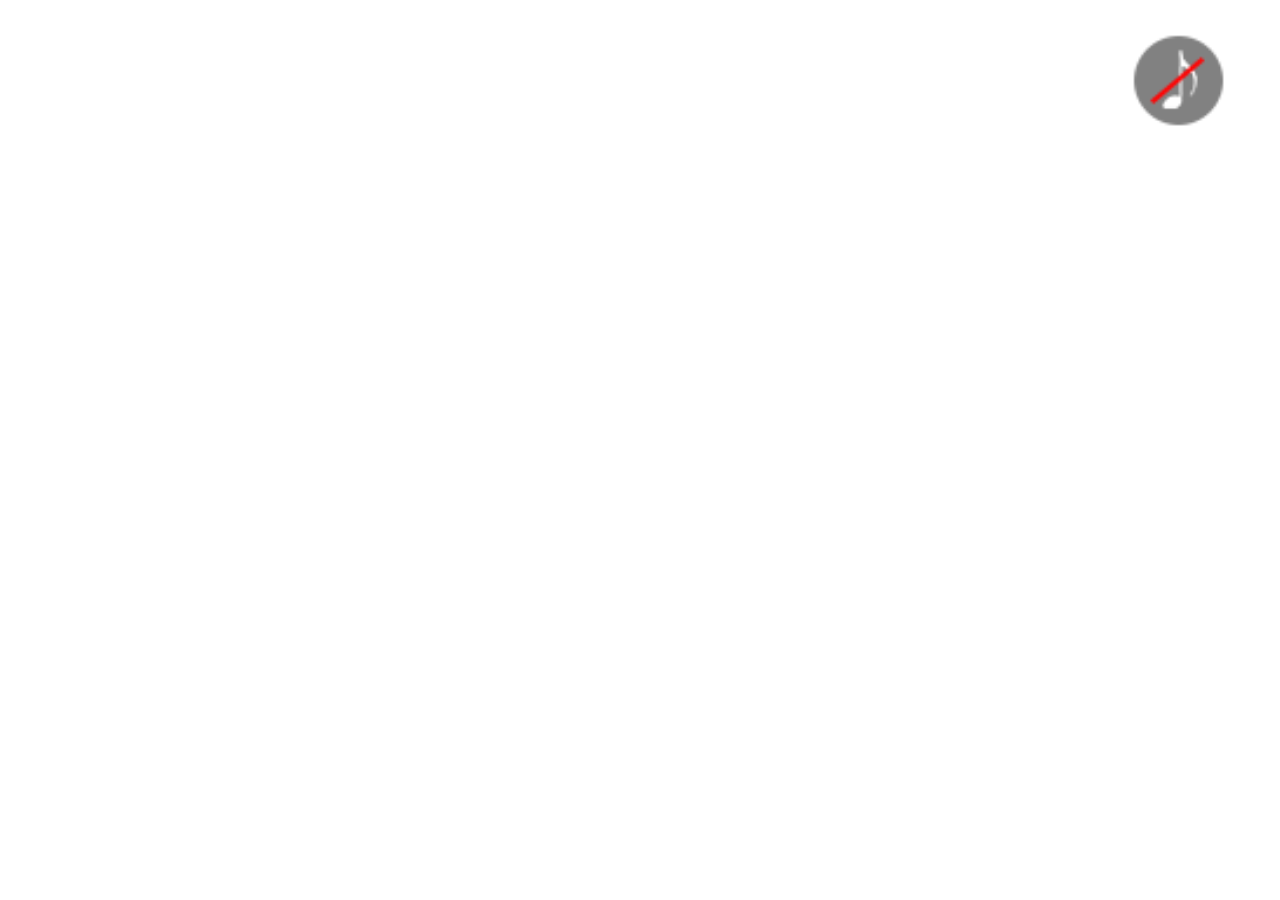
==== index.html @ 5ecb21ca "初始化 from H5模板 to fundraise" ====
<!DOCTYPE html>
<html lang="en">

<head>
    <!-- 制作人信息 -->
    <!--PM:[xxx] Designer:[xxx] Developer:[] date:2018xxxx-->
    <title>XXX</title>
    <meta content="" name="description">
    <meta content="" name="keywords">
    <meta http-equiv="Content-Type" content="text/html; charset=utf-8">
    <meta http-equiv="pragma" content="no-cach">
    <meta name="robots" content="all">
    <meta http-equiv="x-rim-auto-match" content="none">
    <meta name="format-detection" content="telephone=no">
    <meta name="format-detection" content="email=no">
    <meta name="format-detection" content="address=no">
    <meta name="format-detection" content="date=no">
    <meta name="viewport" content="width=device-width, user-scalable=no, initial-scale=1.0, maximum-scale=1.0, minimum-scale=1.0">
    <link rel="stylesheet" href="css/reset.min.css">
    <!-- <link rel="stylesheet" href="css/style.css"> -->
    <script type="text/javascript" src="js/main.js"></script>
</head>

<body>
    <div class="loading" id="loading">
        <div class="loadbox">
            <div class="loadtext">loading</div>
            <div class="circle1"></div>
            <div class="circle2"></div>
        </div>
    </div>
    <!-- 横屏 -->
    <!-- <div class="cover posa">
        <div class="iphone Rotate"></div>
        <p>为了更好的用户体验，请将屏幕竖向浏览！</p>
    </div> -->
    <!-- 音乐 -->
    <audio preload="auto" id="myMusic" loop autoplay src="music.mp3">
	</audio>
    <div class="audio">
        <input class="play" type="button" id="music" />
    </div>
    <!-- siwper 画屏+动画 -->
    <div class="swiper-container">
        <div class="swiper-wrapper">
            <div class="swiper-slide" style="background: forestgreen;" data-hash="s1">
                <div class="ani" s-a-effect="fadeInDown" s-a-delay="2s" s-a-iteration-count="infinite"></div>
            </div>
        </div>
    </div>
</body>

</html>
---- css/style.css ----
@charset "utf-8";
/* ----------------
	公共样式开始
----------------- */
/*长页面滚轮*/
html,body,
.swiper-container,
.swiper-slide,
.swiper-wrapper {
	width: 100%;
	height: 100%;
}
.page-L {
	width: 100%;
	height: 100%;
	position: relative;
	overflow: scroll;
	-webkit-overflow-scrolling: touch;
}
.page-L::-webkit-scrollbar {
	display: none;
}
.fl{float: left;}
.fr{float: right;}
img{display: block;margin: 0 auto;}
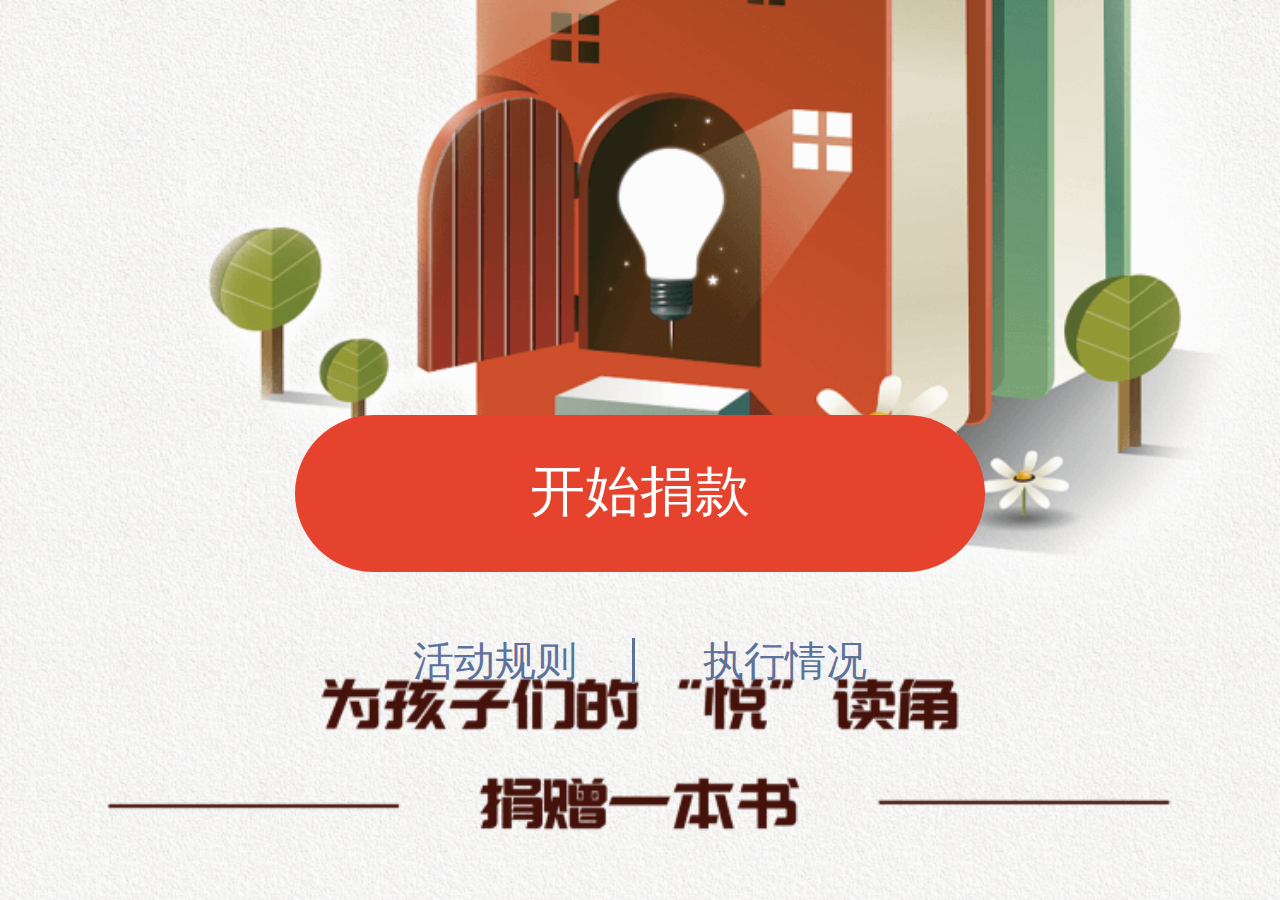
==== commit 9d468778: "1.0.1" ====
--- a/index.html
+++ b/index.html
@@ -4,7 +4,7 @@
 <head>
     <!-- 制作人信息 -->
     <!--PM:[xxx] Designer:[xxx] Developer:[] date:2018xxxx-->
-    <title>XXX</title>
+    <title>希望工程</title>
     <meta content="" name="description">
     <meta content="" name="keywords">
     <meta http-equiv="Content-Type" content="text/html; charset=utf-8">
@@ -15,9 +15,12 @@
     <meta name="format-detection" content="email=no">
     <meta name="format-detection" content="address=no">
     <meta name="format-detection" content="date=no">
-    <meta name="viewport" content="width=device-width, user-scalable=no, initial-scale=1.0, maximum-scale=1.0, minimum-scale=1.0">
+    <meta name="viewport"
+        content="width=device-width, user-scalable=no, initial-scale=1.0, maximum-scale=1.0, minimum-scale=1.0">
     <link rel="stylesheet" href="css/reset.min.css">
-    <!-- <link rel="stylesheet" href="css/style.css"> -->
+    <link rel="stylesheet" href="./css/swiper.min.css">
+    <link rel="stylesheet" href="css/style.css">
+
     <script type="text/javascript" src="js/main.js"></script>
 </head>
 
@@ -35,19 +38,343 @@
         <p>为了更好的用户体验，请将屏幕竖向浏览！</p>
     </div> -->
     <!-- 音乐 -->
-    <audio preload="auto" id="myMusic" loop autoplay src="music.mp3">
+    <!-- 
+        <audio preload="auto" id="myMusic" loop autoplay src="music.mp3">
 	</audio>
     <div class="audio">
         <input class="play" type="button" id="music" />
-    </div>
+    </div> -->
+    <!-- <div class="ani" s-a-effect="fadeInDown" s-a-delay="2s" s-a-iteration-count="infinite"></div> -->
     <!-- siwper 画屏+动画 -->
     <div class="swiper-container">
         <div class="swiper-wrapper">
-            <div class="swiper-slide" style="background: forestgreen;" data-hash="s1">
-                <div class="ani" s-a-effect="fadeInDown" s-a-delay="2s" s-a-iteration-count="infinite"></div>
+            <!-- 第一页 start -->
+            <div class="swiper-slide" data-hash="page1">
+                <div class="page-L swiper-no-swiping" id="page1">
+                    <img src="./images/page1-bg.png" alt="" srcset="">
+                    <div class="buttom-box">
+                        <div id="begin" class="navTo2">开始捐款</div>
+                        <div id="subnav">
+                            <span class="navTo4">活动规则</span>
+                            <span class="navTo2">执行情况</span>
+                        </div>
+                    </div>
+                </div>
             </div>
+            <!-- 第一页 end -->
+
+            <!-- 第二页 start -->
+            <div class="swiper-slide" style="position: relative;" data-hash="page2">
+                <div class="page-L swiper-no-swiping " id="page2">
+                    <div class="banner">
+                        <img src="./images/page2-banner.png" alt="" srcset="">
+                        <div class="banner-box">
+                            <h5>为孩子们的“悦”读角捐赠一本书</h5>
+                            <div class="progress">
+                                <img src="./images/yes.png" alt="" srcset="">
+                                <div class="progress-pipe" data-value="400">
+                                    <div class="progress-bar" style="width: 80%;"></div>
+                                </div>
+                            </div>
+                            <div class="message">
+                                <span>筹款目标：12,000元 </span>
+                                <span>累计筹款：11,000元 </span>
+                                <span>参与人次：1,001人</span>
+                            </div>
+                            <img src="./images/logo.png" alt="">
+                        </div>
+                    </div>
+                    <div class="introduce ">
+                        <img src="./images/page2.png" alt="" srcset="">
+                    </div>
+                </div>
+                <div class="bottom-box swiper-no-swiping">
+                    <div class="navTo3">点击捐款</div>
+                </div>
+            </div>
+            <!-- 第二页 end -->
+
+            <!-- 第三页 start -->
+            <div class="swiper-slide" style="position: relative;" data-hash="page3">
+                <div class="page-L swiper-no-swiping" id="page3">
+                    <form action="./certificate.html" method="get" id="myform">
+                        <div class="form-control">
+                            <label class="radio-item">
+                                <input class="money-set" name="money-set" type="radio" value="20" />
+                                <div class="radio-symbol">
+                                    <span class="img"></span>
+                                    <span class="num">1本书</span>
+                                    <span class="love"><i>20</i>元</span>
+                                </div>
+                            </label>
+                            <img class="logo1" src="./images/page3-logo1.png" alt="" srcset="">
+                            <label class="radio-item">
+                                <input class="money-set" name="money-set" type="radio" value="40" />
+                                <div class="radio-symbol">
+                                    <span class="img"></span>
+                                    <span class="num">2本书</span>
+                                    <span class="love"><i>40</i>元</span>
+                                </div>
+                            </label>
+                        </div>
+                        <div class="form-control">
+                            <label class="radio-item">
+                                <input class="money-set" name="money-set" type="radio" value="80" />
+                                <div class="radio-symbol">
+                                    <span class="img"></span>
+                                    <span class="num">4本书</span>
+                                    <span class="love"><i>80</i>元</span>
+                                </div>
+                            </label>
+                            <img class="logo2" src="./images/page3-logo2.png" alt="" srcset="">
+                            <label class="radio-item">
+                                <input class="money-set" name="money-set" type="radio" value="120" />
+                                <div class="radio-symbol">
+                                    <span class="img"></span>
+                                    <span class="num">6本书</span>
+                                    <span class="love"><i>120</i>元</span>
+                                </div>
+                            </label>
+                        </div>
+                        <div class="form-control">
+                            <label class="radio-item">
+                                <input class="money-set" name="money-set" type="radio" value="400" />
+                                <div class="radio-symbol">
+                                    <span class="img"></span>
+                                    <span class="num">10本书</span>
+                                    <span class="love"><i>400</i>元</span>
+                                </div>
+                            </label>
+                            <img class="logo3" src="./images/page3-logo3.png" alt="" srcset="">
+                            <label class="radio-item">
+                                <input class="money-set" name="money-set" type="radio" value="800" />
+                                <div class="radio-symbol">
+                                    <span class="img"></span>
+                                    <span class="num">20本书</span>
+                                    <span class="love"><i>800</i>元</span>
+                                </div>
+                            </label>
+                        </div>
+
+                        <div class="input-control">
+                            <label for="diymoney" class="diymoney-label">自定义金额</label>
+                            <div class="diymoeny-value">
+                                <input type="text" placeholder="0" id="diymoney" class="number" name="money">
+                                元
+                            </div>
+                            <div class="tips">请点击上方图书数量进行选赠或自定义金额</div>
+                        </div>
+
+                        <div class="input-control">
+                            <label for="name" class="diymoney-label">姓名</label>
+                            <div class="diymoeny-value">
+                                <input type="text" name="name" placeholder="" id="name">
+                            </div>
+
+                            <label for="phone" class="diymoney-label margin20">手机号</label>
+                            <div class="diymoeny-value">
+                                <input type="text" name="phone" placeholder="" class="phone" id="phone">
+                            </div>
+                        </div>
+
+                        <div class="input-control">
+                            <label class="is-need-receipt">
+                                <div>捐款成功后，如需收据请勾选</div>
+                                <div class="receipt-value">
+                                    <input type="checkbox" name="receipt" id="receipt">
+                                    <div></div>
+                                </div>
+                            </label>
+
+                            <label for="phone" class="diymoney-label margin20 required receipt-hook">收据抬头</label>
+                            <div class="diymoeny-value receipt-hook">
+                                <input type="text" placeholder="请填写收据抬头" name="invoice">
+                            </div>
+
+                            <label for="phone" class="diymoney-label margin20 required receipt-hook">详细地址</label>
+                            <div class="diymoeny-value receipt-hook">
+                                <input type="text" placeholder="请填写详细地址" name="adress">
+                            </div>
+
+                            <label for="phone" class="diymoney-label margin20 required receipt-hook">收据收件人</label>
+                            <div class="diymoeny-value receipt-hook">
+                                <input type="text" placeholder="请填写收据收件人" name="receiptname">
+                            </div>
+
+                            <label for="phone" class="diymoney-label margin20 required receipt-hook">收件人电话</label>
+                            <div class="diymoeny-value receipt-hook">
+                                <input type="text" placeholder="请填写收件人电话" name="receiptphone">
+                            </div>
+                        </div>
+                        <div class="submit-text">
+                            <button>确认捐款</button>
+                        </div>
+                    </form>
+                </div>
+            </div>
+            <!-- 第三页 end -->
+
+            <!-- 第四页 start -->
+            <div class="swiper-slide" style="position: relative;" data-hash="page4">
+                <div class="page-L swiper-no-swiping" id="page4">
+                    <div><span class="navTo1"></span>活动规则</div>
+                    <p> 1. 活动时间：2018年1月25日—2018年2月9日（在活动时间内，活动资源送完则活动自动结束）；<br />
+                        2. 参与方式：在“浙江移动”微信公众号中回复“福袋”关键字；<br />
+                        3. 活动规则：用户在活动期间参与活动，可通过本人参与、受邀、邀请好友三种方式参与活动，每个手机号累计最多获得11个福袋。 <br />
+                        （1）首次发起邀请成功，无论对方是否接受邀请，发起人均可获得1个福袋。<br />
+                        （2）每次被邀请人接受邀请，发起人和被邀请人双方各自可获得1个福袋。双方可互相邀请，均可以发起人和被发起人的身份各自获得1个福袋，但一方重复接受另一方的邀请，只为双方赠送1个福袋。<br />
+                        同一被邀请人接受多个发起人的邀请，均可获赠福袋，但单个手机号码累计获得以11个福袋为上限，之后再发起或接受邀请均不再享受。<br />
+                        4. 活动奖品：福袋的中奖概率为100%，内含奖励及具体中奖概率如下：</p>
+                </div>
+            </div>
+            <!-- 第四页 end -->
         </div>
     </div>
+    <script src="./js/jquery-1.10.1.min.js"></script>
+    <script src="./js/swiper.min.js"></script>
+    <script src="./js/swiper.myanimate1.0.0.min.js"></script>
+    <script src="./js/jquery.validate.min.js"></script>
+    <script>
+        window.onload = function () {
+            var mySwiper = new Swiper('.swiper-container', {
+                //Slides的滑动方向，可设置水平(horizontal)或垂直(vertical)
+                direction: 'vertical',
+                //将hashnav设置为true，并在每个slide处增加data-hash属性，可在当前页刷新。
+                hashnav: true,
+                // history: true,
+                noSwiping: true,
+                preventClicks: false, //默认true
+                onInit: function (swiper) {
+                    swiperAnimateCache(swiper);
+                    swiperAnimate(swiper);
+                    $('.page-L').scrollTop(0);
+                },
+                onSlideChangeEnd: function (swiper) {
+                    swiperAnimate(swiper);
+                    $('.page-L').scrollTop(0);
+                }
+            });
+            $('.navTo1').on('click', function (event) {
+                mySwiper.slideTo(0);
+                swiperAnimateCache(mySwiper);
+                swiperAnimate(mySwiper);
+            });
+            $('.navTo2').on('click', function (event) {
+                mySwiper.slideTo(1);
+                swiperAnimateCache(mySwiper);
+                swiperAnimate(mySwiper);
+            });
+            $('.navTo3').on('click', function (event) {
+                mySwiper.slideTo(2);
+                swiperAnimateCache(mySwiper);
+                swiperAnimate(mySwiper);
+            });
+            $('.navTo4').on('click', function (event) {
+                mySwiper.slideTo(3);
+                swiperAnimateCache(mySwiper);
+                swiperAnimate(mySwiper);
+            });
+
+            $("#receipt").change(function (e) {
+                if ($(this).prop('checked')) {
+                    $('.receipt-hook').css('display', 'block')
+                } else {
+                    $('.receipt-hook').hide()
+                }
+            })
+
+            $('.money-set').change(function (e) {
+                if ($(this).prop('checked')) {
+                    $('input[name=money]').val($(this).val())
+                }
+            })
+
+            $('#diymoney').change(function (e) {
+                var value = $(this).val();
+                $('.money-set').each(function (idx, val) {
+                    if ($(val).val() === value) {
+                        $(val).prop('checked', true)
+                    } else {
+                        $(val).prop('checked', false)
+                    }
+                })
+            })
+
+            $.validator.addMethod("phone", function (value, element) {
+                return /^1[3456789][0-9]{9}$/.test(value)
+            })
+
+            $.validator.addMethod("invoice", function (value, element) {
+                return isNeedReceipt() || value
+            })
+
+            $.validator.addMethod("receiptphone", function (value, element) {
+                return isNeedReceipt() || /^1[3456789][0-9]{9}$/.test(value)
+            })
+
+            function isNeedReceipt() {
+                return !$('#receipt').prop('checked')
+            }
+
+            var validate = $("#myform").validate({
+                debug: true,
+                focusInvalid: false,
+                onkeyup: false,
+                submitHandler: function (form) {
+                    form.submit();
+                },
+                rules: {
+                    money: {
+                        required: true
+                    },
+                    name: {
+                        required: true
+                    },
+                    phone: {
+                        required: true
+                    },
+                    invoice: {
+                        invoice: true
+                    },
+                    adress: {
+                        invoice: true
+                    },
+                    receiptname: {
+                        invoice: true
+                    },
+                    receiptphone: {
+                        receiptphone: true
+                    },
+
+                },
+                messages: {
+                    money: {
+                        required: "必填",
+                        number: "必须输入数值！"
+                    },
+                    name: {
+                        required: "必填",
+                    },
+                    phone: {
+                        required: "必填",
+                        phone: "请正确输入手机号码"
+                    },
+                    invoice: {
+                        invoice: "必填"
+                    },
+                    adress: {
+                        invoice: "必填"
+                    },
+                    receiptname: {
+                        invoice: "必填"
+                    },
+                    receiptphone: {
+                        receiptphone: "输入手机号"
+                    },
+                }
+            });
+        }
+    </script>
 </body>
 
 </html>--- a/css/style.css
+++ b/css/style.css
@@ -1,25 +1,486 @@
 @charset "utf-8";
+/* ----------------
+	less配置开始
+----------------- */
+/* ----------------
+	less配置结束
+----------------- */
 /* ----------------
 	公共样式开始
 ----------------- */
+* {
+  -webkit-tap-highlight-color: transparent;
+  -webkit-tap-highlight-color: rgba(0, 0, 0, 0);
+}
 /*长页面滚轮*/
-html,body,
+html,
+body,
 .swiper-container,
 .swiper-slide,
 .swiper-wrapper {
-	width: 100%;
-	height: 100%;
+  width: 100%;
+  height: 100%;
+}
+.page {
+  width: 100%;
+  height: 100%;
+  position: relative;
+  overflow: hidden;
 }
 .page-L {
-	width: 100%;
-	height: 100%;
-	position: relative;
-	overflow: scroll;
-	-webkit-overflow-scrolling: touch;
+  width: 100%;
+  height: 100%;
+  position: relative;
+  overflow: auto;
+  -webkit-overflow-scrolling: touch;
 }
 .page-L::-webkit-scrollbar {
-	display: none;
-}
-.fl{float: left;}
-.fr{float: right;}
-img{display: block;margin: 0 auto;}
+  display: none;
+}
+.fl {
+  float: left;
+}
+.fr {
+  float: right;
+}
+img {
+  display: block;
+  margin: 0 auto;
+}
+/* clear float */
+.clear,
+.clearfix:after {
+  clear: both;
+}
+.clear,
+.clearfix:before,
+.clearfix:after {
+  display: block;
+  overflow: hidden;
+  visibility: hidden;
+  width: 0;
+  height: 0;
+}
+.clearfix:before,
+.clearfix:after {
+  content: '';
+}
+.clearfix {
+  *zoom: 1;
+}
+/* ----------------
+	公共样式结束
+----------------- */
+#page1 {
+  background: #F3F2F1;
+  display: flex;
+  align-items: center;
+  justify-content: center;
+  position: relative;
+}
+#page1 > img {
+  width: 100%;
+  height: auto;
+}
+#page1 > .buttom-box {
+  position: absolute;
+  width: 100%;
+  height: auto;
+  bottom: 3.6875rem;
+}
+#page1 > .buttom-box > #begin {
+  width: 12.625rem;
+  height: 2.875rem;
+  background: #E6432F;
+  border-radius: 1.5625rem;
+  text-align: center;
+  line-height: 2.8125rem;
+  margin: 0 auto 0.9375rem;
+  font-size: 1rem;
+  font-family: PingFangSC-Medium, PingFang SC;
+  font-weight: 500;
+  color: #FFFFFF;
+}
+#page1 > .buttom-box > #subnav {
+  text-align: center;
+}
+#page1 > .buttom-box > #subnav > span {
+  width: 3rem;
+  height: 1.375rem;
+  font-size: 0.75rem;
+  font-family: PingFangSC-Regular, PingFang SC;
+  font-weight: 400;
+  color: #5D729B;
+  line-height: 1.375rem;
+  text-align: center;
+  padding: 0 1rem;
+}
+#page1 > .buttom-box > #subnav > span:nth-child(1) {
+  border-right: 0.0625rem solid #5D729B;
+}
+#page2 {
+  background: #ECECEC;
+  position: relative;
+}
+#page2 > .banner {
+  width: 100%;
+  height: auto;
+}
+#page2 > .banner > img {
+  width: 100%;
+  height: auto;
+}
+#page2 > .banner > .banner-box {
+  background: #FFFFFF;
+  border-top-left-radius: 1.3125rem;
+  border-top-right-radius: 1.3125rem;
+  height: 9.9375rem;
+  margin-top: -1.3125rem;
+  z-index: 10;
+  position: relative;
+  box-sizing: border-box;
+  padding: 0.875rem 1.9375rem;
+}
+#page2 > .banner > .banner-box > h5 {
+  font-size: 0.875rem;
+  font-family: PingFangSC-Medium, PingFang SC;
+  font-weight: 500;
+  color: #000000;
+  line-height: 0.875rem;
+}
+#page2 > .banner > .banner-box > .progress {
+  display: flex;
+  margin: 0.9375rem 0;
+  align-items: center;
+  height: 1.375rem;
+  background-color: #7DB0ED;
+  border-radius: 0.6875rem;
+  border: 0.0625rem solid #1E518F;
+  box-sizing: border-box;
+  padding: 0.3125rem 0;
+}
+#page2 > .banner > .banner-box > .progress > img {
+  height: 2.125rem;
+  flex: 0 0 2.125rem;
+  margin-left: -0.3125rem;
+}
+#page2 > .banner > .banner-box > .progress > .progress-pipe {
+  flex: 1;
+  height: 100%;
+  background: #FFFFFF;
+  border-radius: 0.3438rem;
+  margin: 0 0.4375rem;
+  position: relative;
+}
+#page2 > .banner > .banner-box > .progress > .progress-pipe::after {
+  content: attr(data-value);
+  position: absolute;
+  left: 50%;
+  top: 50%;
+  transform: translate(-50%, -50%);
+  color: #1E518F;
+  font-size: 1rem;
+}
+#page2 > .banner > .banner-box > .progress > .progress-pipe > .progress-bar {
+  height: 100%;
+  background: #D8EAFF;
+  border-radius: 0.3438rem;
+  overflow: hidden;
+}
+#page2 > .banner > .banner-box > .message {
+  display: flex;
+  justify-content: space-between;
+  height: 0.875rem;
+  font-size: 0.625rem;
+  font-family: PingFangSC-Regular, PingFang SC;
+  font-weight: 400;
+  color: #9D9D9D;
+  line-height: 0.875rem;
+}
+#page2 > .banner > .banner-box > img {
+  width: 6.5rem;
+  height: 1.75rem;
+  margin-top: 1.5625rem;
+}
+#page2 > .introduce {
+  margin-top: 0.5rem;
+  background: linear-gradient(180deg, #ebf6ff 20%, transparent 0), linear-gradient(90deg, #ebf6ff 20%, transparent 0);
+  background-size: 0.9375rem 0.9375rem;
+  background-color: #fff;
+  padding-bottom: 4.9375rem;
+  width: 100%;
+}
+#page2 > .introduce > img {
+  width: 100%;
+}
+.bottom-box {
+  position: absolute;
+  width: 100%;
+  height: 4.9375rem;
+  background: #ECECEC;
+  display: flex;
+  justify-content: center;
+  align-items: center;
+  bottom: 0;
+  z-index: 99;
+}
+.bottom-box > div {
+  width: 12.625rem;
+  height: 2.875rem;
+  background: #E6432F;
+  border-radius: 1.5625rem;
+  font-size: 1rem;
+  font-family: PingFangSC-Medium, PingFang SC;
+  font-weight: 500;
+  color: #FFFFFF;
+  line-height: 2.8125rem;
+  text-align: center;
+}
+#page3 {
+  background-color: #925655;
+}
+#page3 .form-control {
+  background: url(../images/shujia.png) no-repeat;
+  background-size: 100% auto;
+  background-position: 0 100%;
+  display: flex;
+  justify-content: space-between;
+  box-sizing: border-box;
+  padding: 1.125rem 1.5625rem 1.4063rem;
+  align-items: flex-end;
+}
+#page3 .form-control > .logo1 {
+  flex: 0 0 1.75rem;
+  height: 2.25rem;
+}
+#page3 .form-control > .logo2 {
+  flex: 0 0 1.3125rem;
+  height: 1.4375rem;
+}
+#page3 .form-control > .logo3 {
+  flex: 0 0 2.4375rem;
+  height: 2.25rem;
+}
+#page3 .form-control > .radio-item {
+  flex: 0 0 8.25rem;
+  height: 3.4375rem;
+  background: #FFFFFF;
+  box-shadow: 0.125rem 0.125rem 0.25rem 0rem #5e0908;
+  border-radius: 0.25rem;
+}
+#page3 .form-control > .radio-item > input {
+  display: none;
+}
+#page3 .form-control > .radio-item > .radio-symbol {
+  display: flex;
+  align-items: center;
+  justify-content: space-between;
+  box-sizing: border-box;
+  padding: 0rem 0.3125rem 0;
+  height: 100%;
+  width: 100%;
+}
+#page3 .form-control > .radio-item > .radio-symbol > .img {
+  background: url(../images/radio.png) no-repeat;
+  background-size: 100% 100%;
+  display: block;
+  width: 1.6875rem;
+  height: 1.6875rem;
+}
+#page3 .form-control > .radio-item > .radio-symbol > .num {
+  font-size: 0.875rem;
+  font-family: PingFangSC-Medium, PingFang SC;
+  font-weight: 500;
+  color: #737373;
+  line-height: 1.5625rem;
+}
+#page3 .form-control > .radio-item > .radio-symbol > .love {
+  width: 3rem;
+  height: 2.5625rem;
+  background: url(../images/love.png) no-repeat;
+  background-size: 100% 100%;
+  display: block;
+  color: #fff;
+  text-align: center;
+  line-height: 2rem;
+  white-space: nowrap;
+  font-size: 0.75rem;
+  margin-top: 0.4688rem;
+}
+#page3 .form-control > .radio-item > .radio-symbol > .love > i {
+  font-size: 0.875rem;
+  font-style: normal;
+}
+#page3 .form-control > .radio-item > input:checked + .radio-symbol {
+  color: red;
+}
+#page3 .form-control > .radio-item > input:checked + .radio-symbol > .img {
+  background-image: url(../images/radio-checked.png);
+}
+#page3 .margin20 {
+  margin-top: 1.25rem;
+}
+#page3 .input-control {
+  background: url(../images/shujia.png) no-repeat;
+  background-size: 100% auto;
+  background-position: 0 100%;
+  padding: 1.125rem 1.5625rem 1.6875rem;
+}
+#page3 .input-control > .required::after {
+  content: " *";
+  color: #FF0000;
+}
+#page3 .input-control > .diymoney-label {
+  display: block;
+  width: 100%;
+  height: 1rem;
+  font-size: 0.875rem;
+  font-family: PingFangSC-Medium, PingFang SC;
+  font-weight: 500;
+  color: #FFFFFF;
+  line-height: 1rem;
+}
+#page3 .input-control > .diymoney-label.receipt-hook {
+  display: none;
+}
+#page3 .input-control > .diymoeny-value {
+  display: flex;
+  width: 100%;
+  padding: 0.6875rem 0;
+  border-bottom: 0.0625rem solid #FFB262;
+  font-size: 1.125rem;
+  font-family: PingFangSC-Medium, PingFang SC;
+  font-weight: 500;
+  color: #FFFFFF;
+}
+#page3 .input-control > .diymoeny-value.receipt-hook {
+  display: none;
+}
+#page3 .input-control > .diymoeny-value > input {
+  background: transparent;
+  border: none;
+  outline: none;
+  flex: 1;
+  color: #fff;
+}
+#page3 .input-control > .diymoeny-value > input::placeholder {
+  color: #fff;
+}
+#page3 .input-control > .tips {
+  font-size: 0.75rem;
+  font-family: PingFangSC-Medium, PingFang SC;
+  font-weight: 500;
+  color: #FFFFFF;
+  line-height: 0.75rem;
+  text-align: center;
+  margin-top: 0.625rem;
+}
+#page3 .input-control > .is-need-receipt {
+  display: flex;
+  font-size: 0.875rem;
+  font-family: PingFangSC-Medium, PingFang SC;
+  font-weight: 500;
+  color: #FFFFFF;
+  line-height: 1.25rem;
+  justify-content: space-between;
+  align-items: center;
+}
+#page3 .input-control > .is-need-receipt > .receipt-value > div {
+  width: 1.5625rem;
+  height: 1.5625rem;
+  background: url(../images/checkbox.png) no-repeat;
+  background-size: 100% 100%;
+  display: block;
+}
+#page3 .input-control > .is-need-receipt > .receipt-value > input {
+  display: none;
+}
+#page3 .input-control > .is-need-receipt > .receipt-value > input:checked + div {
+  background-image: url(../images/checkbox-cheched.png);
+}
+#page3 .submit-text {
+  width: 100%;
+  height: 5.75rem;
+  background: #FFFFFF;
+  display: flex;
+  justify-content: center;
+  align-items: center;
+}
+#page3 .submit-text > button {
+  width: 12.625rem;
+  height: 2.875rem;
+  background: #E6432F;
+  border-radius: 1.5625rem;
+  outline: none;
+  border: none;
+  color: #FFFFFF;
+}
+#page4 {
+  box-sizing: border-box;
+}
+#page4 > div {
+  height: 2.75rem;
+  font-size: 1rem;
+  font-family: PingFangSC-Regular, PingFang SC;
+  font-weight: 400;
+  color: #000000;
+  line-height: 2.75rem;
+  text-align: center;
+  box-shadow: 0rem 0.125rem 0.25rem 0rem rgba(133, 133, 133, 0.5);
+  position: relative;
+  text-indent: 0;
+}
+#page4 > div > span {
+  position: absolute;
+  left: 0.9375rem;
+  top: 1.0938rem;
+  width: 0.625rem;
+  height: 0.625rem;
+  border-top: 0.0625rem solid #000;
+  border-left: 0.0625rem solid #000;
+  transform: rotate(-45deg);
+}
+#page4 > p {
+  padding: 0.625rem 1.25rem;
+  text-align: justify;
+}
+#certificate {
+  background: #FFFBF4;
+  box-sizing: border-box;
+  padding: 1.25rem;
+}
+#certificate > .logo {
+  width: 100%;
+  height: 1.9375rem;
+}
+#certificate > img {
+  width: 100%;
+  height: auto;
+}
+#certificate > .longan {
+  height: 1.0625rem;
+  font-size: 0.75rem;
+  font-family: PingFangSC-Medium, PingFang SC;
+  font-weight: 500;
+  color: #A9001B;
+  line-height: 1.0625rem;
+  text-align: center;
+  margin: 0.3125rem 0 2.1875rem;
+}
+#certificate > a {
+  width: 8.5rem;
+  height: 1.9375rem;
+  background: #E6432F;
+  border-radius: 1.5625rem;
+  display: block;
+  margin: 0 auto;
+  font-size: 0.75rem;
+  font-family: PingFangSC-Medium, PingFang SC;
+  font-weight: 500;
+  color: #FFFFFF;
+  line-height: 1.9375rem;
+  text-align: center;
+}
+.error {
+  color: #E6432F;
+}
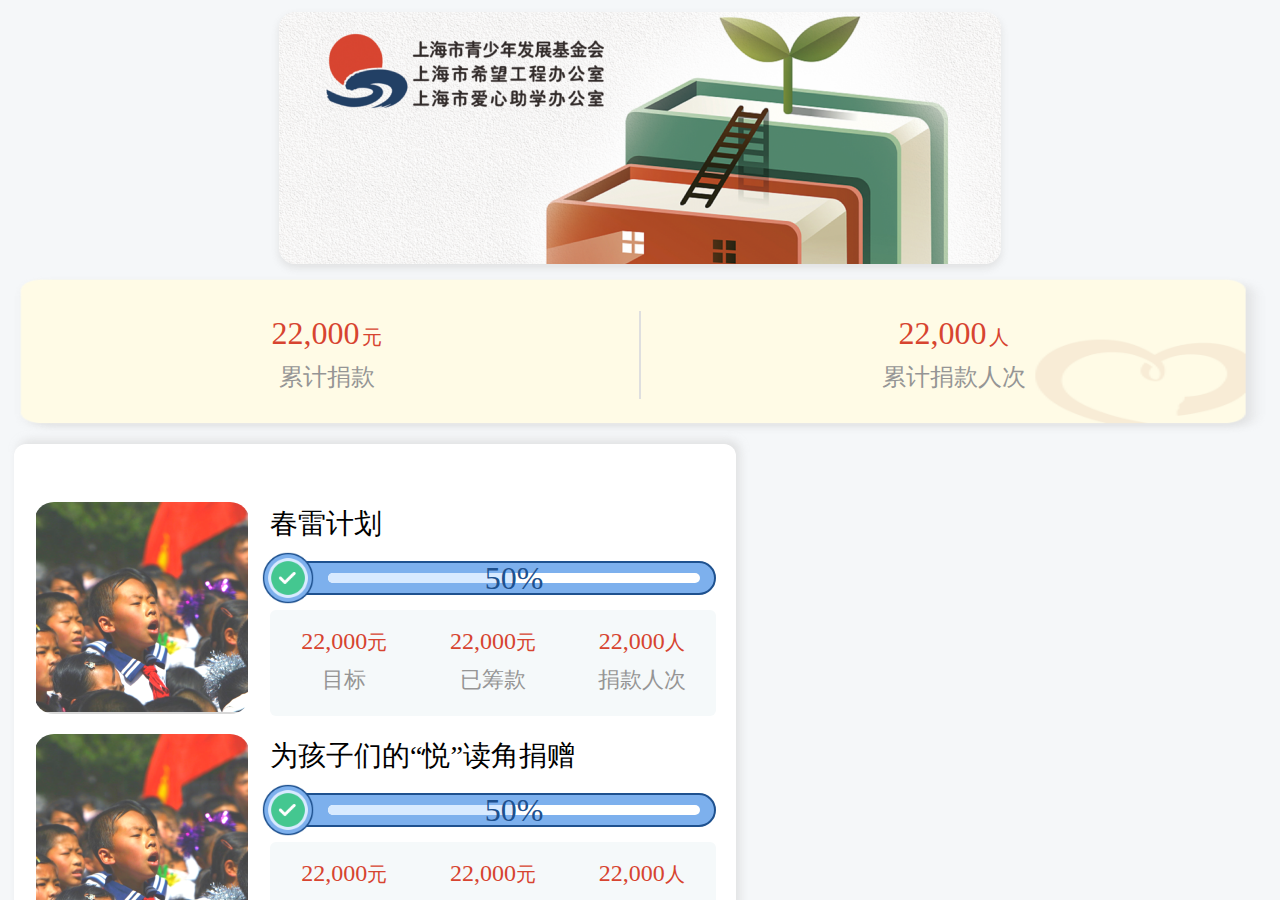
==== commit 0af86c6b: "bc" ====
--- a/index.html
+++ b/index.html
@@ -18,9 +18,7 @@
     <meta name="viewport"
         content="width=device-width, user-scalable=no, initial-scale=1.0, maximum-scale=1.0, minimum-scale=1.0">
     <link rel="stylesheet" href="css/reset.min.css">
-    <link rel="stylesheet" href="./css/swiper.min.css">
     <link rel="stylesheet" href="css/style.css">
-
     <script type="text/javascript" src="js/main.js"></script>
 </head>
 
@@ -32,349 +30,104 @@
             <div class="circle2"></div>
         </div>
     </div>
-    <!-- 横屏 -->
-    <!-- <div class="cover posa">
-        <div class="iphone Rotate"></div>
-        <p>为了更好的用户体验，请将屏幕竖向浏览！</p>
-    </div> -->
-    <!-- 音乐 -->
-    <!-- 
-        <audio preload="auto" id="myMusic" loop autoplay src="music.mp3">
-	</audio>
-    <div class="audio">
-        <input class="play" type="button" id="music" />
-    </div> -->
-    <!-- <div class="ani" s-a-effect="fadeInDown" s-a-delay="2s" s-a-iteration-count="infinite"></div> -->
-    <!-- siwper 画屏+动画 -->
-    <div class="swiper-container">
-        <div class="swiper-wrapper">
-            <!-- 第一页 start -->
-            <div class="swiper-slide" data-hash="page1">
-                <div class="page-L swiper-no-swiping" id="page1">
-                    <img src="./images/page1-bg.png" alt="" srcset="">
-                    <div class="buttom-box">
-                        <div id="begin" class="navTo2">开始捐款</div>
-                        <div id="subnav">
-                            <span class="navTo4">活动规则</span>
-                            <span class="navTo2">执行情况</span>
+
+    <div class="page-L swiper-no-swiping p814 bbox" id="page1">
+        <div class="banner">
+            <img src="./images/page1-banner.png" alt="" srcset="">
+        </div>
+        <div class="cumulative">
+            <div>
+                <p>22,000<span>元</span></p>
+                <p>累计捐款</p>
+            </div>
+            <div>
+                <p>22,000<span>人</span></p>
+                <p>累计捐款人次</p>
+            </div>
+        </div>
+
+        <div class="list">
+            <a href="./introduce.html" class="item">
+                <img src="./images/page1-item.png" alt="" srcset="">
+                <div>
+                    <h2>春雷计划</h2>
+                    <div class="progress">
+                        <img src="./images/yes.png" alt="" srcset="">
+                        <div class="progress-pipe" data-value="50%">
+                            <div class="progress-bar" style="width: 50%;"></div>
+                        </div>
+                    </div>
+                    <div class="m-box">
+                        <div>
+                            <p>22,000<span>元</span></p>
+                            <p>目标</p>
+                        </div>
+                        <div>
+                            <p>22,000<span>元</span></p>
+                            <p>已筹款</p>
+                        </div>
+                        <div>
+                            <p>22,000<span>人</span></p>
+                            <p>捐款人次</p>
                         </div>
                     </div>
                 </div>
-            </div>
-            <!-- 第一页 end -->
-
-            <!-- 第二页 start -->
-            <div class="swiper-slide" style="position: relative;" data-hash="page2">
-                <div class="page-L swiper-no-swiping " id="page2">
-                    <div class="banner">
-                        <img src="./images/page2-banner.png" alt="" srcset="">
-                        <div class="banner-box">
-                            <h5>为孩子们的“悦”读角捐赠一本书</h5>
-                            <div class="progress">
-                                <img src="./images/yes.png" alt="" srcset="">
-                                <div class="progress-pipe" data-value="400">
-                                    <div class="progress-bar" style="width: 80%;"></div>
-                                </div>
-                            </div>
-                            <div class="message">
-                                <span>筹款目标：12,000元 </span>
-                                <span>累计筹款：11,000元 </span>
-                                <span>参与人次：1,001人</span>
-                            </div>
-                            <img src="./images/logo.png" alt="">
+            </a>
+            <a href="./introduce.html" class="item">
+                <img src="./images/page1-item.png" alt="" srcset="">
+                <div>
+                    <h2>为孩子们的“悦”读角捐赠</h2>
+                    <div class="progress">
+                        <img src="./images/yes.png" alt="" srcset="">
+                        <div class="progress-pipe" data-value="50%">
+                            <div class="progress-bar" style="width: 50%;"></div>
                         </div>
                     </div>
-                    <div class="introduce ">
-                        <img src="./images/page2.png" alt="" srcset="">
+                    <div class="m-box">
+                        <div>
+                            <p>22,000<span>元</span></p>
+                            <p>目标</p>
+                        </div>
+                        <div>
+                            <p>22,000<span>元</span></p>
+                            <p>已筹款</p>
+                        </div>
+                        <div>
+                            <p>22,000<span>人</span></p>
+                            <p>捐款人次</p>
+                        </div>
                     </div>
                 </div>
-                <div class="bottom-box swiper-no-swiping">
-                    <div class="navTo3">点击捐款</div>
+            </a>
+            <a href="./introduce.html" class="item">
+                <img src="./images/page1-item.png" alt="" srcset="">
+                <div>
+                    <h2>为孩子们的“悦”读角捐赠一本书</h2>
+                    <div class="progress">
+                        <img src="./images/yes.png" alt="" srcset="">
+                        <div class="progress-pipe" data-value="50%">
+                            <div class="progress-bar" style="width: 50%;"></div>
+                        </div>
+                    </div>
+                    <div class="m-box">
+                        <div>
+                            <p>22,000<span>元</span></p>
+                            <p>目标</p>
+                        </div>
+                        <div>
+                            <p>22,000<span>元</span></p>
+                            <p>已筹款</p>
+                        </div>
+                        <div>
+                            <p>22,000<span>人</span></p>
+                            <p>捐款人次</p>
+                        </div>
+                    </div>
                 </div>
-            </div>
-            <!-- 第二页 end -->
-
-            <!-- 第三页 start -->
-            <div class="swiper-slide" style="position: relative;" data-hash="page3">
-                <div class="page-L swiper-no-swiping" id="page3">
-                    <form action="./certificate.html" method="get" id="myform">
-                        <div class="form-control">
-                            <label class="radio-item">
-                                <input class="money-set" name="money-set" type="radio" value="20" />
-                                <div class="radio-symbol">
-                                    <span class="img"></span>
-                                    <span class="num">1本书</span>
-                                    <span class="love"><i>20</i>元</span>
-                                </div>
-                            </label>
-                            <img class="logo1" src="./images/page3-logo1.png" alt="" srcset="">
-                            <label class="radio-item">
-                                <input class="money-set" name="money-set" type="radio" value="40" />
-                                <div class="radio-symbol">
-                                    <span class="img"></span>
-                                    <span class="num">2本书</span>
-                                    <span class="love"><i>40</i>元</span>
-                                </div>
-                            </label>
-                        </div>
-                        <div class="form-control">
-                            <label class="radio-item">
-                                <input class="money-set" name="money-set" type="radio" value="80" />
-                                <div class="radio-symbol">
-                                    <span class="img"></span>
-                                    <span class="num">4本书</span>
-                                    <span class="love"><i>80</i>元</span>
-                                </div>
-                            </label>
-                            <img class="logo2" src="./images/page3-logo2.png" alt="" srcset="">
-                            <label class="radio-item">
-                                <input class="money-set" name="money-set" type="radio" value="120" />
-                                <div class="radio-symbol">
-                                    <span class="img"></span>
-                                    <span class="num">6本书</span>
-                                    <span class="love"><i>120</i>元</span>
-                                </div>
-                            </label>
-                        </div>
-                        <div class="form-control">
-                            <label class="radio-item">
-                                <input class="money-set" name="money-set" type="radio" value="400" />
-                                <div class="radio-symbol">
-                                    <span class="img"></span>
-                                    <span class="num">10本书</span>
-                                    <span class="love"><i>400</i>元</span>
-                                </div>
-                            </label>
-                            <img class="logo3" src="./images/page3-logo3.png" alt="" srcset="">
-                            <label class="radio-item">
-                                <input class="money-set" name="money-set" type="radio" value="800" />
-                                <div class="radio-symbol">
-                                    <span class="img"></span>
-                                    <span class="num">20本书</span>
-                                    <span class="love"><i>800</i>元</span>
-                                </div>
-                            </label>
-                        </div>
-
-                        <div class="input-control">
-                            <label for="diymoney" class="diymoney-label">自定义金额</label>
-                            <div class="diymoeny-value">
-                                <input type="text" placeholder="0" id="diymoney" class="number" name="money">
-                                元
-                            </div>
-                            <div class="tips">请点击上方图书数量进行选赠或自定义金额</div>
-                        </div>
-
-                        <div class="input-control">
-                            <label for="name" class="diymoney-label">姓名</label>
-                            <div class="diymoeny-value">
-                                <input type="text" name="name" placeholder="" id="name">
-                            </div>
-
-                            <label for="phone" class="diymoney-label margin20">手机号</label>
-                            <div class="diymoeny-value">
-                                <input type="text" name="phone" placeholder="" class="phone" id="phone">
-                            </div>
-                        </div>
-
-                        <div class="input-control">
-                            <label class="is-need-receipt">
-                                <div>捐款成功后，如需收据请勾选</div>
-                                <div class="receipt-value">
-                                    <input type="checkbox" name="receipt" id="receipt">
-                                    <div></div>
-                                </div>
-                            </label>
-
-                            <label for="phone" class="diymoney-label margin20 required receipt-hook">收据抬头</label>
-                            <div class="diymoeny-value receipt-hook">
-                                <input type="text" placeholder="请填写收据抬头" name="invoice">
-                            </div>
-
-                            <label for="phone" class="diymoney-label margin20 required receipt-hook">详细地址</label>
-                            <div class="diymoeny-value receipt-hook">
-                                <input type="text" placeholder="请填写详细地址" name="adress">
-                            </div>
-
-                            <label for="phone" class="diymoney-label margin20 required receipt-hook">收据收件人</label>
-                            <div class="diymoeny-value receipt-hook">
-                                <input type="text" placeholder="请填写收据收件人" name="receiptname">
-                            </div>
-
-                            <label for="phone" class="diymoney-label margin20 required receipt-hook">收件人电话</label>
-                            <div class="diymoeny-value receipt-hook">
-                                <input type="text" placeholder="请填写收件人电话" name="receiptphone">
-                            </div>
-                        </div>
-                        <div class="submit-text">
-                            <button>确认捐款</button>
-                        </div>
-                    </form>
-                </div>
-            </div>
-            <!-- 第三页 end -->
-
-            <!-- 第四页 start -->
-            <div class="swiper-slide" style="position: relative;" data-hash="page4">
-                <div class="page-L swiper-no-swiping" id="page4">
-                    <div><span class="navTo1"></span>活动规则</div>
-                    <p> 1. 活动时间：2018年1月25日—2018年2月9日（在活动时间内，活动资源送完则活动自动结束）；<br />
-                        2. 参与方式：在“浙江移动”微信公众号中回复“福袋”关键字；<br />
-                        3. 活动规则：用户在活动期间参与活动，可通过本人参与、受邀、邀请好友三种方式参与活动，每个手机号累计最多获得11个福袋。 <br />
-                        （1）首次发起邀请成功，无论对方是否接受邀请，发起人均可获得1个福袋。<br />
-                        （2）每次被邀请人接受邀请，发起人和被邀请人双方各自可获得1个福袋。双方可互相邀请，均可以发起人和被发起人的身份各自获得1个福袋，但一方重复接受另一方的邀请，只为双方赠送1个福袋。<br />
-                        同一被邀请人接受多个发起人的邀请，均可获赠福袋，但单个手机号码累计获得以11个福袋为上限，之后再发起或接受邀请均不再享受。<br />
-                        4. 活动奖品：福袋的中奖概率为100%，内含奖励及具体中奖概率如下：</p>
-                </div>
-            </div>
-            <!-- 第四页 end -->
+            </a>
         </div>
     </div>
-    <script src="./js/jquery-1.10.1.min.js"></script>
-    <script src="./js/swiper.min.js"></script>
-    <script src="./js/swiper.myanimate1.0.0.min.js"></script>
-    <script src="./js/jquery.validate.min.js"></script>
-    <script>
-        window.onload = function () {
-            var mySwiper = new Swiper('.swiper-container', {
-                //Slides的滑动方向，可设置水平(horizontal)或垂直(vertical)
-                direction: 'vertical',
-                //将hashnav设置为true，并在每个slide处增加data-hash属性，可在当前页刷新。
-                hashnav: true,
-                // history: true,
-                noSwiping: true,
-                preventClicks: false, //默认true
-                onInit: function (swiper) {
-                    swiperAnimateCache(swiper);
-                    swiperAnimate(swiper);
-                    $('.page-L').scrollTop(0);
-                },
-                onSlideChangeEnd: function (swiper) {
-                    swiperAnimate(swiper);
-                    $('.page-L').scrollTop(0);
-                }
-            });
-            $('.navTo1').on('click', function (event) {
-                mySwiper.slideTo(0);
-                swiperAnimateCache(mySwiper);
-                swiperAnimate(mySwiper);
-            });
-            $('.navTo2').on('click', function (event) {
-                mySwiper.slideTo(1);
-                swiperAnimateCache(mySwiper);
-                swiperAnimate(mySwiper);
-            });
-            $('.navTo3').on('click', function (event) {
-                mySwiper.slideTo(2);
-                swiperAnimateCache(mySwiper);
-                swiperAnimate(mySwiper);
-            });
-            $('.navTo4').on('click', function (event) {
-                mySwiper.slideTo(3);
-                swiperAnimateCache(mySwiper);
-                swiperAnimate(mySwiper);
-            });
 
-            $("#receipt").change(function (e) {
-                if ($(this).prop('checked')) {
-                    $('.receipt-hook').css('display', 'block')
-                } else {
-                    $('.receipt-hook').hide()
-                }
-            })
-
-            $('.money-set').change(function (e) {
-                if ($(this).prop('checked')) {
-                    $('input[name=money]').val($(this).val())
-                }
-            })
-
-            $('#diymoney').change(function (e) {
-                var value = $(this).val();
-                $('.money-set').each(function (idx, val) {
-                    if ($(val).val() === value) {
-                        $(val).prop('checked', true)
-                    } else {
-                        $(val).prop('checked', false)
-                    }
-                })
-            })
-
-            $.validator.addMethod("phone", function (value, element) {
-                return /^1[3456789][0-9]{9}$/.test(value)
-            })
-
-            $.validator.addMethod("invoice", function (value, element) {
-                return isNeedReceipt() || value
-            })
-
-            $.validator.addMethod("receiptphone", function (value, element) {
-                return isNeedReceipt() || /^1[3456789][0-9]{9}$/.test(value)
-            })
-
-            function isNeedReceipt() {
-                return !$('#receipt').prop('checked')
-            }
-
-            var validate = $("#myform").validate({
-                debug: true,
-                focusInvalid: false,
-                onkeyup: false,
-                submitHandler: function (form) {
-                    form.submit();
-                },
-                rules: {
-                    money: {
-                        required: true
-                    },
-                    name: {
-                        required: true
-                    },
-                    phone: {
-                        required: true
-                    },
-                    invoice: {
-                        invoice: true
-                    },
-                    adress: {
-                        invoice: true
-                    },
-                    receiptname: {
-                        invoice: true
-                    },
-                    receiptphone: {
-                        receiptphone: true
-                    },
-
-                },
-                messages: {
-                    money: {
-                        required: "必填",
-                        number: "必须输入数值！"
-                    },
-                    name: {
-                        required: "必填",
-                    },
-                    phone: {
-                        required: "必填",
-                        phone: "请正确输入手机号码"
-                    },
-                    invoice: {
-                        invoice: "必填"
-                    },
-                    adress: {
-                        invoice: "必填"
-                    },
-                    receiptname: {
-                        invoice: "必填"
-                    },
-                    receiptphone: {
-                        receiptphone: "输入手机号"
-                    },
-                }
-            });
-        }
-    </script>
 </body>
 
 </html>--- a/css/style.css
+++ b/css/style.css
@@ -71,143 +71,217 @@
 /* ----------------
 	公共样式结束
 ----------------- */
+.bbox {
+  box-sizing: border-box;
+}
+.p814 {
+  padding: 8px 14px;
+}
 #page1 {
-  background: #F3F2F1;
-  display: flex;
-  align-items: center;
+  background: #F5F7F9;
+  background-size: 100% 100%;
+}
+#page1 > img {
+  width: 100%;
+  height: auto;
+}
+#page1 .cumulative {
+  width: 100%;
+  height: 158px;
+  background: url(../images/page1-box.png) no-repeat;
+  background-size: 100% 100%;
+  display: flex;
   justify-content: center;
-  position: relative;
-}
-#page1 > img {
-  width: 100%;
-  height: auto;
-}
-#page1 > .buttom-box {
-  position: absolute;
-  width: 100%;
-  height: auto;
-  bottom: 3.6875rem;
-}
-#page1 > .buttom-box > #begin {
-  width: 12.625rem;
-  height: 2.875rem;
-  background: #E6432F;
-  border-radius: 1.5625rem;
-  text-align: center;
-  line-height: 2.8125rem;
-  margin: 0 auto 0.9375rem;
-  font-size: 1rem;
-  font-family: PingFangSC-Medium, PingFang SC;
-  font-weight: 500;
-  color: #FFFFFF;
-}
-#page1 > .buttom-box > #subnav {
-  text-align: center;
-}
-#page1 > .buttom-box > #subnav > span {
-  width: 3rem;
-  height: 1.375rem;
-  font-size: 0.75rem;
+  align-items: center;
+  margin: 0 0 10px;
+}
+#page1 .cumulative > div {
+  text-align: center;
+  flex: 1;
+}
+#page1 .cumulative > div:nth-child(1) {
+  border-right: 2px solid #DFDFDF;
+}
+#page1 .cumulative > div > p:nth-child(1) {
+  height: 44px;
+  font-size: 32px;
+  font-family: PingFangSC-Medium, PingFang SC;
+  font-weight: 500;
+  color: #D74430;
+  line-height: 44px;
+}
+#page1 .cumulative > div > p:nth-child(1) > span {
+  font-size: 20px;
+  margin-left: 2px;
+}
+#page1 .cumulative > div > p:nth-child(2) {
+  height: 44px;
+  font-size: 24px;
   font-family: PingFangSC-Regular, PingFang SC;
   font-weight: 400;
-  color: #5D729B;
-  line-height: 1.375rem;
-  text-align: center;
-  padding: 0 1rem;
-}
-#page1 > .buttom-box > #subnav > span:nth-child(1) {
-  border-right: 0.0625rem solid #5D729B;
-}
-#page2 {
-  background: #ECECEC;
-  position: relative;
-}
-#page2 > .banner {
-  width: 100%;
+  color: #959595;
+  line-height: 44px;
+}
+#page1 .list {
+  width: 722px;
   height: auto;
-}
-#page2 > .banner > img {
-  width: 100%;
-  height: auto;
-}
-#page2 > .banner > .banner-box {
   background: #FFFFFF;
-  border-top-left-radius: 1.3125rem;
-  border-top-right-radius: 1.3125rem;
-  height: 9.9375rem;
-  margin-top: -1.3125rem;
-  z-index: 10;
-  position: relative;
-  box-sizing: border-box;
-  padding: 0.875rem 1.9375rem;
-}
-#page2 > .banner > .banner-box > h5 {
-  font-size: 0.875rem;
+  box-shadow: 4px -4px 8px 0px rgba(205, 205, 205, 0.5);
+  border-radius: 12px;
+  box-sizing: border-box;
+  padding: 40px 20px;
+}
+#page1 .list > .item {
+  display: flex;
+  margin: 18px 0;
+}
+#page1 .list > .item > img {
+  flex: 0 0 212px;
+  height: 212px;
+  margin-right: 20px;
+  border-radius: 20px;
+}
+#page1 .list > .item > div {
+  flex: 1;
+}
+#page1 .list > .item > div h2 {
+  height: 44px;
+  font-size: 28px;
   font-family: PingFangSC-Medium, PingFang SC;
   font-weight: 500;
   color: #000000;
-  line-height: 0.875rem;
-}
-#page2 > .banner > .banner-box > .progress {
-  display: flex;
-  margin: 0.9375rem 0;
-  align-items: center;
-  height: 1.375rem;
+  line-height: 44px;
+}
+#page1 .list > .item > div .progress {
+  margin: 15px 0;
+  height: 34px;
+}
+#page1 .list > .item > div .progress > img {
+  height: 52px;
+  flex: 0 0 52px;
+}
+#page1 .list > .item > div .m-box {
+  width: 100%;
+  height: 106px;
+  background: #F5F9FA;
+  border-radius: 6px;
+  display: flex;
+  justify-content: center;
+  align-items: center;
+}
+#page1 .list > .item > div .m-box > div {
+  flex: 1;
+  text-align: center;
+}
+#page1 .list > .item > div .m-box > div > p:nth-child(1) {
+  height: 34px;
+  font-size: 24px;
+  font-family: PingFangSC-Medium, PingFang SC;
+  font-weight: 500;
+  color: #D74430;
+  line-height: 34px;
+}
+#page1 .list > .item > div .m-box > div > p:nth-child(1) > span {
+  font-size: 20px;
+}
+#page1 .list > .item > div .m-box > div > p:nth-child(2) {
+  height: 44px;
+  font-size: 22px;
+  font-family: PingFangSC-Regular, PingFang SC;
+  font-weight: 400;
+  color: #959595;
+  line-height: 44px;
+}
+.progress {
+  display: flex;
+  margin: 30px 0;
+  align-items: center;
+  height: 44px;
   background-color: #7DB0ED;
-  border-radius: 0.6875rem;
-  border: 0.0625rem solid #1E518F;
-  box-sizing: border-box;
-  padding: 0.3125rem 0;
-}
-#page2 > .banner > .banner-box > .progress > img {
-  height: 2.125rem;
-  flex: 0 0 2.125rem;
-  margin-left: -0.3125rem;
-}
-#page2 > .banner > .banner-box > .progress > .progress-pipe {
+  border-radius: 22px;
+  border: 2px solid #1E518F;
+  box-sizing: border-box;
+  padding: 10px 0;
+}
+.progress > img {
+  height: 68px;
+  flex: 0 0 68px;
+  margin-left: -10px;
+}
+.progress > .progress-pipe {
   flex: 1;
   height: 100%;
   background: #FFFFFF;
-  border-radius: 0.3438rem;
-  margin: 0 0.4375rem;
-  position: relative;
-}
-#page2 > .banner > .banner-box > .progress > .progress-pipe::after {
+  border-radius: 11.0016px;
+  margin: 0 14px;
+  position: relative;
+}
+.progress > .progress-pipe::after {
   content: attr(data-value);
   position: absolute;
   left: 50%;
   top: 50%;
   transform: translate(-50%, -50%);
   color: #1E518F;
-  font-size: 1rem;
-}
-#page2 > .banner > .banner-box > .progress > .progress-pipe > .progress-bar {
+  font-size: 32px;
+}
+.progress > .progress-pipe > .progress-bar {
   height: 100%;
   background: #D8EAFF;
-  border-radius: 0.3438rem;
+  border-radius: 11.0016px;
   overflow: hidden;
 }
+#page2 {
+  background: #ECECEC;
+  position: relative;
+}
+#page2 > .banner {
+  width: 100%;
+  height: auto;
+}
+#page2 > .banner > img {
+  width: 100%;
+  height: auto;
+}
+#page2 > .banner > .banner-box {
+  background: #FFFFFF;
+  border-top-left-radius: 42px;
+  border-top-right-radius: 42px;
+  height: 318px;
+  margin-top: -42px;
+  z-index: 10;
+  position: relative;
+  box-sizing: border-box;
+  padding: 28px 62px;
+}
+#page2 > .banner > .banner-box > h5 {
+  font-size: 28px;
+  font-family: PingFangSC-Medium, PingFang SC;
+  font-weight: 500;
+  color: #000000;
+  line-height: 28px;
+}
 #page2 > .banner > .banner-box > .message {
   display: flex;
   justify-content: space-between;
-  height: 0.875rem;
-  font-size: 0.625rem;
+  height: 28px;
+  font-size: 20px;
   font-family: PingFangSC-Regular, PingFang SC;
   font-weight: 400;
   color: #9D9D9D;
-  line-height: 0.875rem;
+  line-height: 28px;
 }
 #page2 > .banner > .banner-box > img {
-  width: 6.5rem;
-  height: 1.75rem;
-  margin-top: 1.5625rem;
+  width: 208px;
+  height: 56px;
+  margin-top: 50px;
 }
 #page2 > .introduce {
-  margin-top: 0.5rem;
+  margin-top: 16px;
   background: linear-gradient(180deg, #ebf6ff 20%, transparent 0), linear-gradient(90deg, #ebf6ff 20%, transparent 0);
-  background-size: 0.9375rem 0.9375rem;
+  background-size: 30px 30px;
   background-color: #fff;
-  padding-bottom: 4.9375rem;
+  padding-bottom: 158px;
   width: 100%;
 }
 #page2 > .introduce > img {
@@ -216,7 +290,7 @@
 .bottom-box {
   position: absolute;
   width: 100%;
-  height: 4.9375rem;
+  height: 102px;
   background: #ECECEC;
   display: flex;
   justify-content: center;
@@ -225,106 +299,192 @@
   z-index: 99;
 }
 .bottom-box > div {
-  width: 12.625rem;
-  height: 2.875rem;
+  width: 100%;
+  height: 102px;
   background: #E6432F;
-  border-radius: 1.5625rem;
-  font-size: 1rem;
-  font-family: PingFangSC-Medium, PingFang SC;
-  font-weight: 500;
-  color: #FFFFFF;
-  line-height: 2.8125rem;
+  font-size: 32px;
+  font-family: PingFangSC-Medium, PingFang SC;
+  font-weight: 500;
+  color: #FFFFFF;
+  line-height: 90px;
   text-align: center;
 }
 #page3 {
-  background-color: #925655;
+  background: #F0F2F4;
+}
+#page3 > .banner-box {
+  z-index: 10;
+  position: relative;
+  box-sizing: border-box;
+  padding: 38px 62px;
+}
+#page3 > .banner-box > h5 {
+  font-size: 28px;
+  font-family: PingFangSC-Medium, PingFang SC;
+  font-weight: 500;
+  color: #000000;
+  line-height: 28px;
+}
+#page3 > .banner-box > .message {
+  display: flex;
+  justify-content: space-between;
+  height: 28px;
+  font-size: 20px;
+  font-family: PingFangSC-Regular, PingFang SC;
+  font-weight: 400;
+  color: #9D9D9D;
+  line-height: 28px;
+}
+#page3 > .banner-box > img {
+  width: 208px;
+  height: 56px;
+  margin-top: 50px;
+}
+#page3 .label-text {
+  height: 32px;
+  font-size: 28px;
+  font-family: PingFangSC-Medium, PingFang SC;
+  font-weight: 500;
+  color: #606060;
+  line-height: 32px;
+  padding: 0 44px;
 }
 #page3 .form-control {
-  background: url(../images/shujia.png) no-repeat;
+  display: flex;
+  justify-content: space-between;
+  box-sizing: border-box;
+  padding: 0 44px;
+  align-items: flex-end;
+  flex-wrap: wrap;
+}
+#page3 .form-control > .radio-item {
+  flex: 0 0 200px;
+  width: 200px;
+  height: 88px;
+  margin: 19px 0;
+}
+#page3 .form-control > .radio-item > input {
+  display: none;
+}
+#page3 .form-control > .radio-item > .radio-symbol {
+  display: flex;
+  align-items: center;
+  justify-content: center;
+  height: 100%;
+  width: 100%;
+  font-size: 32px;
+  font-family: PingFangSC-Medium, PingFang SC;
+  font-weight: 500;
+  color: #707070;
+  background: #F6F6F6;
+  border: 2px solid #B4BECA;
+}
+#page3 .form-control > .radio-item > .radio-symbol i {
+  font-style: normal;
+}
+#page3 .form-control > .radio-item > input:checked + .radio-symbol {
+  background: #D8EAFF;
+  border: 2px solid #1E518F;
+  color: #1E518F;
+}
+#page3 > form {
+  border-radius: 42px 42px 0px 0px;
+  overflow: hidden;
+  display: block;
+  background-color: #fff;
+  padding: 64px 0 0 0;
+}
+#page3 .margin20 {
+  margin-top: 40px;
+}
+#page3 .input-control1 {
   background-size: 100% auto;
   background-position: 0 100%;
-  display: flex;
+  padding: 36px 50px 10px;
+  color: #606060;
+}
+#page3 .input-control1 > .required::after {
+  content: " *";
+  color: #FF0000;
+}
+#page3 .input-control1 > .diymoney-label {
+  display: block;
+  width: 100%;
+  height: 32px;
+  font-size: 28px;
+  font-family: PingFangSC-Medium, PingFang SC;
+  font-weight: 500;
+  color: #606060;
+  line-height: 32px;
+}
+#page3 .input-control1 > .diymoney-label.receipt-hook {
+  display: none;
+}
+#page3 .input-control1 > .diymoeny-value {
+  display: flex;
+  align-items: center;
+  width: 664px;
+  height: 88px;
+  background: #F6F6F6;
+  border: 2px solid #B4BECA;
+  margin-top: 18px;
+  box-sizing: border-box;
+  padding: 0 15px;
+}
+#page3 .input-control1 > .diymoeny-value.receipt-hook {
+  display: none;
+}
+#page3 .input-control1 > .diymoeny-value > input {
+  background: transparent;
+  border: none;
+  outline: none;
+  flex: 1;
+  font-size: 28px;
+  color: #9A9A9A;
+}
+#page3 .input-control1 > .diymoeny-value > input::placeholder {
+  color: #9A9A9A;
+}
+#page3 .input-control1 > .diymoeny-value > span {
+  margin-left: 10px;
+}
+#page3 .input-control1 > .tips {
+  font-size: 24px;
+  font-family: PingFangSC-Medium, PingFang SC;
+  font-weight: 500;
+  color: #FFFFFF;
+  line-height: 24px;
+  text-align: center;
+  margin-top: 20px;
+}
+#page3 .input-control1 > .is-need-receipt {
+  display: flex;
+  font-size: 28px;
+  font-family: PingFangSC-Medium, PingFang SC;
+  font-weight: 500;
+  color: #FFFFFF;
+  line-height: 40px;
   justify-content: space-between;
-  box-sizing: border-box;
-  padding: 1.125rem 1.5625rem 1.4063rem;
-  align-items: flex-end;
-}
-#page3 .form-control > .logo1 {
-  flex: 0 0 1.75rem;
-  height: 2.25rem;
-}
-#page3 .form-control > .logo2 {
-  flex: 0 0 1.3125rem;
-  height: 1.4375rem;
-}
-#page3 .form-control > .logo3 {
-  flex: 0 0 2.4375rem;
-  height: 2.25rem;
-}
-#page3 .form-control > .radio-item {
-  flex: 0 0 8.25rem;
-  height: 3.4375rem;
-  background: #FFFFFF;
-  box-shadow: 0.125rem 0.125rem 0.25rem 0rem #5e0908;
-  border-radius: 0.25rem;
-}
-#page3 .form-control > .radio-item > input {
-  display: none;
-}
-#page3 .form-control > .radio-item > .radio-symbol {
-  display: flex;
-  align-items: center;
-  justify-content: space-between;
-  box-sizing: border-box;
-  padding: 0rem 0.3125rem 0;
-  height: 100%;
-  width: 100%;
-}
-#page3 .form-control > .radio-item > .radio-symbol > .img {
-  background: url(../images/radio.png) no-repeat;
+  align-items: center;
+}
+#page3 .input-control1 > .is-need-receipt > .receipt-value > div {
+  width: 50px;
+  height: 50px;
+  background: url(../images/checkbox.png) no-repeat;
   background-size: 100% 100%;
   display: block;
-  width: 1.6875rem;
-  height: 1.6875rem;
-}
-#page3 .form-control > .radio-item > .radio-symbol > .num {
-  font-size: 0.875rem;
-  font-family: PingFangSC-Medium, PingFang SC;
-  font-weight: 500;
-  color: #737373;
-  line-height: 1.5625rem;
-}
-#page3 .form-control > .radio-item > .radio-symbol > .love {
-  width: 3rem;
-  height: 2.5625rem;
-  background: url(../images/love.png) no-repeat;
-  background-size: 100% 100%;
-  display: block;
-  color: #fff;
-  text-align: center;
-  line-height: 2rem;
-  white-space: nowrap;
-  font-size: 0.75rem;
-  margin-top: 0.4688rem;
-}
-#page3 .form-control > .radio-item > .radio-symbol > .love > i {
-  font-size: 0.875rem;
-  font-style: normal;
-}
-#page3 .form-control > .radio-item > input:checked + .radio-symbol {
-  color: red;
-}
-#page3 .form-control > .radio-item > input:checked + .radio-symbol > .img {
-  background-image: url(../images/radio-checked.png);
-}
-#page3 .margin20 {
-  margin-top: 1.25rem;
+}
+#page3 .input-control1 > .is-need-receipt > .receipt-value > input {
+  display: none;
+}
+#page3 .input-control1 > .is-need-receipt > .receipt-value > input:checked + div {
+  background-image: url(../images/checkbox-cheched.png);
 }
 #page3 .input-control {
   background: url(../images/shujia.png) no-repeat;
   background-size: 100% auto;
   background-position: 0 100%;
-  padding: 1.125rem 1.5625rem 1.6875rem;
+  padding: 36px 50px 54px;
 }
 #page3 .input-control > .required::after {
   content: " *";
@@ -333,12 +493,12 @@
 #page3 .input-control > .diymoney-label {
   display: block;
   width: 100%;
-  height: 1rem;
-  font-size: 0.875rem;
-  font-family: PingFangSC-Medium, PingFang SC;
-  font-weight: 500;
-  color: #FFFFFF;
-  line-height: 1rem;
+  height: 32px;
+  font-size: 28px;
+  font-family: PingFangSC-Medium, PingFang SC;
+  font-weight: 500;
+  color: #606060;
+  line-height: 32px;
 }
 #page3 .input-control > .diymoney-label.receipt-hook {
   display: none;
@@ -346,9 +506,9 @@
 #page3 .input-control > .diymoeny-value {
   display: flex;
   width: 100%;
-  padding: 0.6875rem 0;
-  border-bottom: 0.0625rem solid #FFB262;
-  font-size: 1.125rem;
+  padding: 22px 0;
+  border-bottom: 2px solid #787880;
+  font-size: 36px;
   font-family: PingFangSC-Medium, PingFang SC;
   font-weight: 500;
   color: #FFFFFF;
@@ -361,34 +521,38 @@
   border: none;
   outline: none;
   flex: 1;
-  color: #fff;
+  color: #9A9A9A;
+  font-size: 28px;
 }
 #page3 .input-control > .diymoeny-value > input::placeholder {
-  color: #fff;
+  color: #9A9A9A;
 }
 #page3 .input-control > .tips {
-  font-size: 0.75rem;
-  font-family: PingFangSC-Medium, PingFang SC;
-  font-weight: 500;
-  color: #FFFFFF;
-  line-height: 0.75rem;
-  text-align: center;
-  margin-top: 0.625rem;
+  font-size: 24px;
+  font-family: PingFangSC-Medium, PingFang SC;
+  font-weight: 500;
+  color: #FFFFFF;
+  line-height: 24px;
+  text-align: center;
+  margin-top: 20px;
+}
+#page3 .input-control.border10 {
+  border-top: 10px solid #F0F2F4;
 }
 #page3 .input-control > .is-need-receipt {
   display: flex;
-  font-size: 0.875rem;
-  font-family: PingFangSC-Medium, PingFang SC;
-  font-weight: 500;
-  color: #FFFFFF;
-  line-height: 1.25rem;
+  font-size: 28px;
+  font-family: PingFangSC-Medium, PingFang SC;
+  font-weight: bold;
+  color: #000000;
+  line-height: 40px;
   justify-content: space-between;
   align-items: center;
 }
 #page3 .input-control > .is-need-receipt > .receipt-value > div {
-  width: 1.5625rem;
-  height: 1.5625rem;
-  background: url(../images/checkbox.png) no-repeat;
+  width: 50px;
+  height: 50px;
+  background-color: #B4BECA;
   background-size: 100% 100%;
   display: block;
 }
@@ -396,21 +560,49 @@
   display: none;
 }
 #page3 .input-control > .is-need-receipt > .receipt-value > input:checked + div {
+  background-color: transparent;
   background-image: url(../images/checkbox-cheched.png);
 }
+#page3 .input-control .tip-message {
+  width: 678px;
+  background: #E6432F;
+  font-size: 24px;
+  font-family: PingFangSC-Medium, PingFang SC;
+  font-weight: 500;
+  color: #FFFFFF;
+  line-height: 34px;
+  box-sizing: border-box;
+  padding: 18px 36px;
+  text-align: justify;
+  border-radius: 12px;
+  margin-top: 40px;
+  position: relative;
+  display: none;
+}
+#page3 .input-control .tip-message::after {
+  content: "";
+  display: block;
+  border-top: 30px solid transparent ;
+  border-left: 30px solid transparent ;
+  border-right: 30px solid transparent ;
+  border-bottom: 30px solid #E6432F ;
+  position: absolute;
+  right: 22px;
+  top: -55px;
+}
 #page3 .submit-text {
   width: 100%;
-  height: 5.75rem;
+  height: 184px;
   background: #FFFFFF;
   display: flex;
   justify-content: center;
   align-items: center;
 }
 #page3 .submit-text > button {
-  width: 12.625rem;
-  height: 2.875rem;
+  width: 404px;
+  height: 92px;
   background: #E6432F;
-  border-radius: 1.5625rem;
+  border-radius: 50px;
   outline: none;
   border: none;
   color: #FFFFFF;
@@ -419,68 +611,69 @@
   box-sizing: border-box;
 }
 #page4 > div {
-  height: 2.75rem;
-  font-size: 1rem;
+  height: 88px;
+  font-size: 32px;
   font-family: PingFangSC-Regular, PingFang SC;
   font-weight: 400;
   color: #000000;
-  line-height: 2.75rem;
-  text-align: center;
-  box-shadow: 0rem 0.125rem 0.25rem 0rem rgba(133, 133, 133, 0.5);
+  line-height: 88px;
+  text-align: center;
+  box-shadow: 0px 4px 8px 0px rgba(133, 133, 133, 0.5);
   position: relative;
   text-indent: 0;
 }
 #page4 > div > span {
   position: absolute;
-  left: 0.9375rem;
-  top: 1.0938rem;
-  width: 0.625rem;
-  height: 0.625rem;
-  border-top: 0.0625rem solid #000;
-  border-left: 0.0625rem solid #000;
+  left: 30px;
+  top: 35.0016px;
+  width: 20px;
+  height: 20px;
+  border-top: 2px solid #000;
+  border-left: 2px solid #000;
   transform: rotate(-45deg);
 }
 #page4 > p {
-  padding: 0.625rem 1.25rem;
+  padding: 20px 40px;
   text-align: justify;
 }
 #certificate {
   background: #FFFBF4;
   box-sizing: border-box;
-  padding: 1.25rem;
+  padding: 40px;
 }
 #certificate > .logo {
   width: 100%;
-  height: 1.9375rem;
+  height: 62px;
 }
 #certificate > img {
   width: 100%;
   height: auto;
 }
 #certificate > .longan {
-  height: 1.0625rem;
-  font-size: 0.75rem;
+  height: 34px;
+  font-size: 24px;
   font-family: PingFangSC-Medium, PingFang SC;
   font-weight: 500;
   color: #A9001B;
-  line-height: 1.0625rem;
-  text-align: center;
-  margin: 0.3125rem 0 2.1875rem;
+  line-height: 34px;
+  text-align: center;
+  margin: 10px 0 70px;
 }
 #certificate > a {
-  width: 8.5rem;
-  height: 1.9375rem;
+  width: 272px;
+  height: 62px;
   background: #E6432F;
-  border-radius: 1.5625rem;
+  border-radius: 50px;
   display: block;
   margin: 0 auto;
-  font-size: 0.75rem;
-  font-family: PingFangSC-Medium, PingFang SC;
-  font-weight: 500;
-  color: #FFFFFF;
-  line-height: 1.9375rem;
+  font-size: 24px;
+  font-family: PingFangSC-Medium, PingFang SC;
+  font-weight: 500;
+  color: #FFFFFF;
+  line-height: 62px;
   text-align: center;
 }
 .error {
   color: #E6432F;
-}
+  white-space: nowrap;
+}
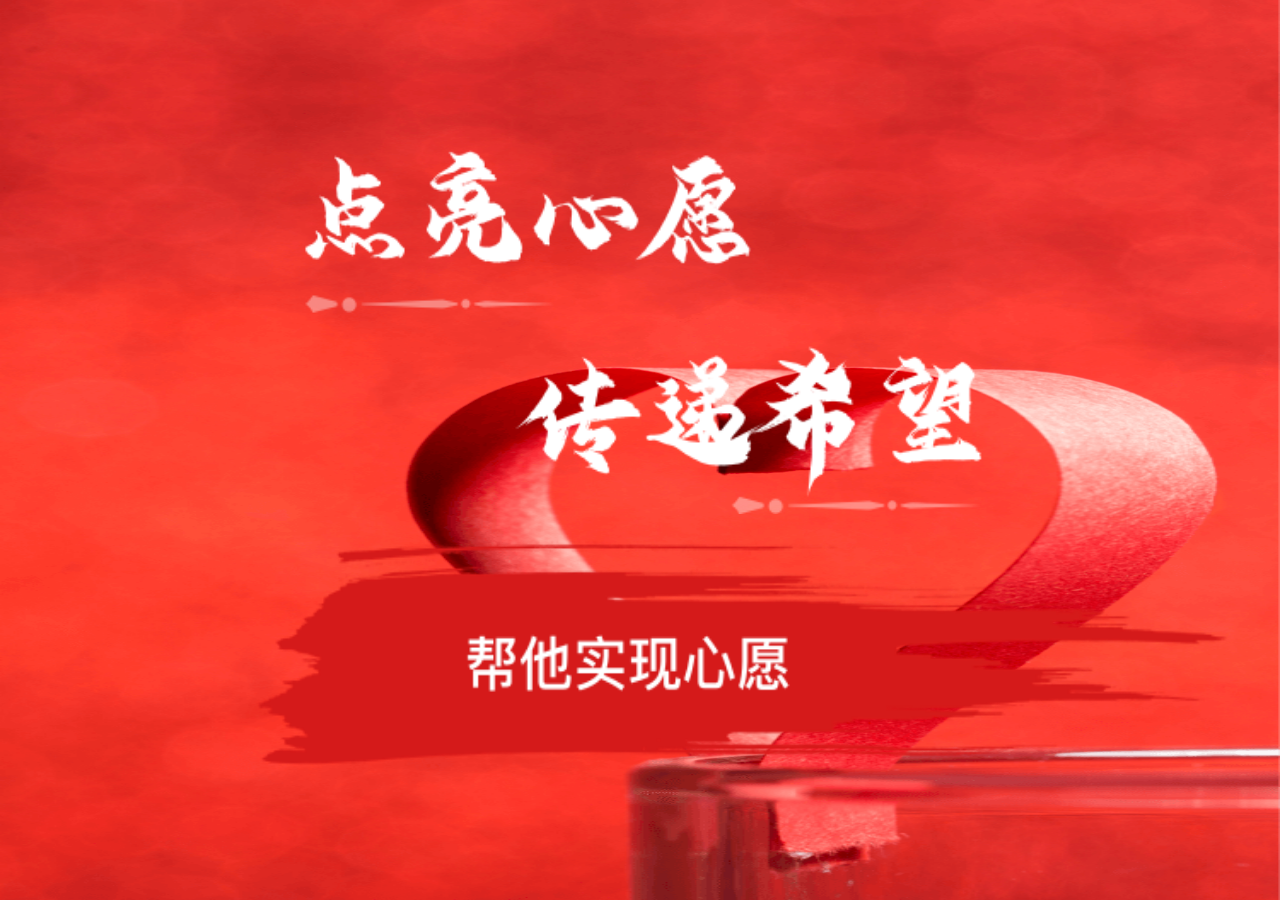
==== commit e5b16c40: "完成" ====
--- a/index.html
+++ b/index.html
@@ -1,133 +1,40 @@
 <!DOCTYPE html>
 <html lang="en">
-
-<head>
+  <head>
     <!-- 制作人信息 -->
     <!--PM:[xxx] Designer:[xxx] Developer:[] date:2018xxxx-->
     <title>希望工程</title>
-    <meta content="" name="description">
-    <meta content="" name="keywords">
-    <meta http-equiv="Content-Type" content="text/html; charset=utf-8">
-    <meta http-equiv="pragma" content="no-cach">
-    <meta name="robots" content="all">
-    <meta http-equiv="x-rim-auto-match" content="none">
-    <meta name="format-detection" content="telephone=no">
-    <meta name="format-detection" content="email=no">
-    <meta name="format-detection" content="address=no">
-    <meta name="format-detection" content="date=no">
-    <meta name="viewport"
-        content="width=device-width, user-scalable=no, initial-scale=1.0, maximum-scale=1.0, minimum-scale=1.0">
-    <link rel="stylesheet" href="css/reset.min.css">
-    <link rel="stylesheet" href="css/style.css">
+    <meta content="" name="description" />
+    <meta content="" name="keywords" />
+    <meta http-equiv="Content-Type" content="text/html; charset=utf-8" />
+    <meta http-equiv="pragma" content="no-cach" />
+    <meta name="robots" content="all" />
+    <meta http-equiv="x-rim-auto-match" content="none" />
+    <meta name="format-detection" content="telephone=no" />
+    <meta name="format-detection" content="email=no" />
+    <meta name="format-detection" content="address=no" />
+    <meta name="format-detection" content="date=no" />
+    <meta
+      name="viewport"
+      content="width=device-width, user-scalable=no, initial-scale=1.0, maximum-scale=1.0, minimum-scale=1.0"
+    />
+    <link rel="stylesheet" href="css/reset.min.css" />
+    <link rel="stylesheet" href="css/style.css" />
     <script type="text/javascript" src="js/main.js"></script>
-</head>
+  </head>
 
-<body>
+  <body>
     <div class="loading" id="loading">
-        <div class="loadbox">
-            <div class="loadtext">loading</div>
-            <div class="circle1"></div>
-            <div class="circle2"></div>
-        </div>
+      <div class="loadbox">
+        <div class="loadtext">loading</div>
+        <div class="circle1"></div>
+        <div class="circle2"></div>
+      </div>
     </div>
 
     <div class="page-L swiper-no-swiping p814 bbox" id="page1">
-        <div class="banner">
-            <img src="./images/page1-banner.png" alt="" srcset="">
-        </div>
-        <div class="cumulative">
-            <div>
-                <p>22,000<span>元</span></p>
-                <p>累计捐款</p>
-            </div>
-            <div>
-                <p>22,000<span>人</span></p>
-                <p>累计捐款人次</p>
-            </div>
-        </div>
-
-        <div class="list">
-            <a href="./introduce.html" class="item">
-                <img src="./images/page1-item.png" alt="" srcset="">
-                <div>
-                    <h2>春雷计划</h2>
-                    <div class="progress">
-                        <img src="./images/yes.png" alt="" srcset="">
-                        <div class="progress-pipe" data-value="50%">
-                            <div class="progress-bar" style="width: 50%;"></div>
-                        </div>
-                    </div>
-                    <div class="m-box">
-                        <div>
-                            <p>22,000<span>元</span></p>
-                            <p>目标</p>
-                        </div>
-                        <div>
-                            <p>22,000<span>元</span></p>
-                            <p>已筹款</p>
-                        </div>
-                        <div>
-                            <p>22,000<span>人</span></p>
-                            <p>捐款人次</p>
-                        </div>
-                    </div>
-                </div>
-            </a>
-            <a href="./introduce.html" class="item">
-                <img src="./images/page1-item.png" alt="" srcset="">
-                <div>
-                    <h2>为孩子们的“悦”读角捐赠</h2>
-                    <div class="progress">
-                        <img src="./images/yes.png" alt="" srcset="">
-                        <div class="progress-pipe" data-value="50%">
-                            <div class="progress-bar" style="width: 50%;"></div>
-                        </div>
-                    </div>
-                    <div class="m-box">
-                        <div>
-                            <p>22,000<span>元</span></p>
-                            <p>目标</p>
-                        </div>
-                        <div>
-                            <p>22,000<span>元</span></p>
-                            <p>已筹款</p>
-                        </div>
-                        <div>
-                            <p>22,000<span>人</span></p>
-                            <p>捐款人次</p>
-                        </div>
-                    </div>
-                </div>
-            </a>
-            <a href="./introduce.html" class="item">
-                <img src="./images/page1-item.png" alt="" srcset="">
-                <div>
-                    <h2>为孩子们的“悦”读角捐赠一本书</h2>
-                    <div class="progress">
-                        <img src="./images/yes.png" alt="" srcset="">
-                        <div class="progress-pipe" data-value="50%">
-                            <div class="progress-bar" style="width: 50%;"></div>
-                        </div>
-                    </div>
-                    <div class="m-box">
-                        <div>
-                            <p>22,000<span>元</span></p>
-                            <p>目标</p>
-                        </div>
-                        <div>
-                            <p>22,000<span>元</span></p>
-                            <p>已筹款</p>
-                        </div>
-                        <div>
-                            <p>22,000<span>人</span></p>
-                            <p>捐款人次</p>
-                        </div>
-                    </div>
-                </div>
-            </a>
-        </div>
+      <img src="./images/slogn.png" alt="" srcset="" />
+      <a href="./list.html"></a>
     </div>
-
-</body>
-
-</html>+  </body>
+</html>
--- a/css/style.css
+++ b/css/style.css
@@ -21,6 +21,12 @@
   width: 100%;
   height: 100%;
 }
+.swiper-container,
+.swiper-slide,
+.swiper-wrapper {
+  width: 100%;
+  height: auto;
+}
 .page {
   width: 100%;
   height: 100%;
@@ -75,145 +81,245 @@
   box-sizing: border-box;
 }
 .p814 {
-  padding: 8px 14px;
+  padding: 0.25rem 0.4375rem;
 }
 #page1 {
-  background: #F5F7F9;
+  background: url(../images/bg1.png) no-repeat;
   background-size: 100% 100%;
 }
 #page1 > img {
-  width: 100%;
-  height: auto;
-}
-#page1 .cumulative {
-  width: 100%;
-  height: 158px;
+  width: 12.75rem;
+  height: 6.9375rem;
+  top: 15%;
+  position: absolute;
+  left: 50%;
+  transform: translate(-50%, 0);
+}
+#page1 > a {
+  display: block;
+  width: 18rem;
+  height: 4.5rem;
+  background: url(../images/a.png) no-repeat;
+  background-size: 100% 100%;
+  bottom: 15%;
+  position: absolute;
+  left: 50%;
+  transform: translate(-40%, 0);
+}
+#listPage {
+  box-sizing: border-box;
+  background: #f5f7f9;
+  background-size: 100% 100%;
+  width: 100%;
+  padding: 0 0.375rem;
+}
+#listPage > .banner {
+  background: url(../images/page1-banner.png) no-repeat;
+  background-size: 100% 100%;
+  width: 100%;
+  height: 7.875rem;
+}
+#listPage > .tabs {
   background: url(../images/page1-box.png) no-repeat;
   background-size: 100% 100%;
-  display: flex;
-  justify-content: center;
-  align-items: center;
-  margin: 0 0 10px;
-}
-#page1 .cumulative > div {
+  width: 100%;
+  height: 4.9375rem;
+  display: flex;
+  align-items: center;
+  justify-content: space-around;
   text-align: center;
-  flex: 1;
-}
-#page1 .cumulative > div:nth-child(1) {
-  border-right: 2px solid #DFDFDF;
-}
-#page1 .cumulative > div > p:nth-child(1) {
-  height: 44px;
-  font-size: 32px;
-  font-family: PingFangSC-Medium, PingFang SC;
-  font-weight: 500;
-  color: #D74430;
-  line-height: 44px;
-}
-#page1 .cumulative > div > p:nth-child(1) > span {
-  font-size: 20px;
-  margin-left: 2px;
-}
-#page1 .cumulative > div > p:nth-child(2) {
-  height: 44px;
-  font-size: 24px;
+  position: relative;
+  margin: 0.1563rem 0 0.5rem;
+  box-shadow: 0.125rem -0.125rem 0.25rem 0rem rgba(205, 205, 205, 0.5);
+}
+#listPage > .tabs::before {
+  content: '';
+  display: block;
+  position: absolute;
+  width: 0.0625rem;
+  height: 2.125rem;
+  background: #dfdfdf;
+  border-radius: 0.0313rem;
+}
+#listPage > .tabs > div {
+  padding-left: 2.0625rem;
+  background: url(../images/weiwancheng.png) no-repeat;
+  background-size: 1.4375rem 1.625rem;
+  background-position: 0 50%;
+}
+#listPage > .tabs > div > p:nth-child(1) {
+  font-size: 1rem;
+  font-family: PingFangSC-Medium, PingFang SC;
+  font-weight: 500;
+  color: #d74430;
+  line-height: 1.375rem;
+}
+#listPage > .tabs > div > p:nth-child(1) > span {
+  font-size: 0.625rem;
+}
+#listPage > .tabs > div > p:nth-child(2) {
+  font-size: 0.75rem;
   font-family: PingFangSC-Regular, PingFang SC;
   font-weight: 400;
   color: #959595;
-  line-height: 44px;
-}
-#page1 .list {
-  width: 722px;
-  height: auto;
-  background: #FFFFFF;
-  box-shadow: 4px -4px 8px 0px rgba(205, 205, 205, 0.5);
-  border-radius: 12px;
-  box-sizing: border-box;
-  padding: 40px 20px;
-}
-#page1 .list > .item {
-  display: flex;
-  margin: 18px 0;
-}
-#page1 .list > .item > img {
-  flex: 0 0 212px;
-  height: 212px;
-  margin-right: 20px;
-  border-radius: 20px;
-}
-#page1 .list > .item > div {
+  line-height: 1.375rem;
+}
+#listPage > .tabs > div:nth-child(2) {
+  background: url(../images/yiwancheng.png) no-repeat;
+  background-size: 1.4375rem 1.625rem;
+  background-position: 0 50%;
+}
+#listPage > .tabs.listed-tabs > div:nth-child(1) {
+  background-image: url(../images/weiwanchenged.png);
+}
+#listPage > .tabs.listed-tabs > div:nth-child(2) {
+  background-image: url(../images/yiwanchenged.png);
+}
+#listPage > .box {
+  width: 100%;
+  background: #ffffff;
+  box-shadow: 0.125rem -0.125rem 0.25rem 0rem rgba(205, 205, 205, 0.5);
+  border-radius: 0.375rem;
+  overflow: hidden;
+  box-sizing: border-box;
+}
+#listPage > .box > .select-box {
+  width: 100%;
+  height: 2.5625rem;
+  background: #f5f9fa;
+  display: flex;
+  align-items: center;
+}
+#listPage > .box > .select-box > div {
+  width: 0.0625rem;
+  height: 0.5625rem;
+  background: #c8c8c8;
+  margin: 0 0.625rem;
+}
+#listPage > .box > ul {
+  width: 100%;
+  padding: 0.5rem;
+  box-sizing: border-box;
+}
+#listPage > .box > ul > li {
+  width: 100%;
+  display: flex;
+  margin: 0.5rem 0;
+}
+#listPage > .box > ul > li.notfirst {
+  display: none;
+}
+#listPage > .box > ul > li.loadmore {
+  text-align: center;
+  justify-content: center;
+  font-size: 0.6875rem;
+  font-family: PingFangSC-Regular, PingFang SC;
+  font-weight: 400;
+  color: #000000;
+  line-height: 1.375rem;
+}
+#listPage > .box > ul > li.loadmore::after {
+  content: '';
+  display: block;
+  width: 0.3125rem;
+  height: 0.3125rem;
+  border-left: 0.0313rem solid #000;
+  border-top: 0.0313rem solid #000;
+  transform: rotate(-135deg);
+  margin-top: 0.3125rem;
+  margin-left: 0.3125rem;
+}
+#listPage > .box > ul > li > div:nth-child(1) {
+  flex: 0 0 4.625rem;
+  text-align: center;
+  font-size: 0.875rem;
+  font-family: PingFangSC-Medium, PingFang SC;
+  font-weight: bold;
+  color: #000000;
+  line-height: 1.375rem;
+  box-sizing: border-box;
+  padding: 0.9375rem 0 0.625rem;
+}
+#listPage > .box > ul > li > div:nth-child(2),
+#listPage > .box > ul > li > a:nth-child(2) {
   flex: 1;
-}
-#page1 .list > .item > div h2 {
-  height: 44px;
-  font-size: 28px;
-  font-family: PingFangSC-Medium, PingFang SC;
-  font-weight: 500;
-  color: #000000;
-  line-height: 44px;
-}
-#page1 .list > .item > div .progress {
-  margin: 15px 0;
-  height: 34px;
-}
-#page1 .list > .item > div .progress > img {
-  height: 52px;
-  flex: 0 0 52px;
-}
-#page1 .list > .item > div .m-box {
-  width: 100%;
-  height: 106px;
-  background: #F5F9FA;
-  border-radius: 6px;
-  display: flex;
-  justify-content: center;
-  align-items: center;
-}
-#page1 .list > .item > div .m-box > div {
-  flex: 1;
-  text-align: center;
-}
-#page1 .list > .item > div .m-box > div > p:nth-child(1) {
-  height: 34px;
-  font-size: 24px;
-  font-family: PingFangSC-Medium, PingFang SC;
-  font-weight: 500;
-  color: #D74430;
-  line-height: 34px;
-}
-#page1 .list > .item > div .m-box > div > p:nth-child(1) > span {
-  font-size: 20px;
-}
-#page1 .list > .item > div .m-box > div > p:nth-child(2) {
-  height: 44px;
-  font-size: 22px;
+  height: 4.5625rem;
+  background: #f5f9fa;
+  border-radius: 0.1875rem;
+  box-sizing: border-box;
+  padding: 0.9375rem 1.375rem 0.625rem;
+}
+#listPage > .box > ul > li > div:nth-child(2) > h3,
+#listPage > .box > ul > li > a:nth-child(2) > h3 {
+  font-size: 0.75rem;
+  font-family: PingFangSC-Regular, PingFang SC;
+  color: #1a1a1a;
+  line-height: 1.375rem;
+}
+#listPage > .box > ul > li > div:nth-child(2) > p,
+#listPage > .box > ul > li > a:nth-child(2) > p {
+  font-size: 0.6875rem;
   font-family: PingFangSC-Regular, PingFang SC;
   font-weight: 400;
   color: #959595;
-  line-height: 44px;
+  line-height: 1.375rem;
+}
+#listPage > .box > ul > li > div:nth-child(2) > p > span,
+#listPage > .box > ul > li > a:nth-child(2) > p > span {
+  font-size: 0.75rem;
+  font-family: PingFangSC-Medium, PingFang SC;
+  font-weight: 500;
+  color: #d74430;
+  line-height: 1.0625rem;
+  padding-left: 0.625rem;
+}
+#listPage > .box > ul > li > div:nth-child(2) > p > span > span,
+#listPage > .box > ul > li > a:nth-child(2) > p > span > span {
+  font-size: 0.625rem;
+}
+#listPage > .box > ul > li.itemed > div:nth-child(2) {
+  background: url(../images/water.png) no-repeat;
+  background-color: #f5f9fa;
+  background-size: 3.125rem auto;
+  background-position: 100% 100%;
+}
+#twon,
+#street {
+  border: none;
+  background: transparent;
+  box-sizing: border-box;
+  padding: 0 0.625rem;
+  margin-right: 0.625rem;
+  height: 1.375rem;
+  font-size: 0.6875rem;
+  font-family: PingFangSC-Regular, PingFang SC;
+  font-weight: 400;
+  color: #5e5e5e;
+  line-height: 1.375rem;
+  outline: none;
 }
 .progress {
   display: flex;
-  margin: 30px 0;
-  align-items: center;
-  height: 44px;
-  background-color: #7DB0ED;
-  border-radius: 22px;
-  border: 2px solid #1E518F;
-  box-sizing: border-box;
-  padding: 10px 0;
+  margin: 0.9375rem 0;
+  align-items: center;
+  height: 1.375rem;
+  background-color: #7db0ed;
+  border-radius: 0.6875rem;
+  border: 0.0625rem solid #1e518f;
+  box-sizing: border-box;
+  padding: 0.3125rem 0;
 }
 .progress > img {
-  height: 68px;
-  flex: 0 0 68px;
-  margin-left: -10px;
+  height: 2.125rem;
+  flex: 0 0 2.125rem;
+  margin-left: -0.3125rem;
 }
 .progress > .progress-pipe {
   flex: 1;
   height: 100%;
-  background: #FFFFFF;
-  border-radius: 11.0016px;
-  margin: 0 14px;
+  background: #ffffff;
+  border-radius: 0.3438rem;
+  margin: 0 0.4375rem;
   position: relative;
 }
 .progress > .progress-pipe::after {
@@ -222,19 +328,40 @@
   left: 50%;
   top: 50%;
   transform: translate(-50%, -50%);
-  color: #1E518F;
-  font-size: 32px;
+  color: #1e518f;
+  font-size: 1rem;
 }
 .progress > .progress-pipe > .progress-bar {
   height: 100%;
-  background: #D8EAFF;
-  border-radius: 11.0016px;
+  background: #d8eaff;
+  border-radius: 0.3438rem;
   overflow: hidden;
 }
 #page2 {
-  background: #ECECEC;
+  background: #ececec;
   position: relative;
 }
+#page2 > .tabs {
+  width: 23.4375rem;
+  height: 2.0625rem;
+  line-height: 2.0625rem;
+  margin: 0.5rem 0;
+  background: #ffffff;
+  box-shadow: 0rem 0.125rem 0.25rem 0rem rgba(133, 133, 133, 0.5);
+  display: flex;
+  align-items: center;
+  justify-content: space-around;
+  font-size: 0.75rem;
+  font-family: PingFangSC-Semibold, PingFang SC;
+  font-weight: 600;
+  color: #9d9d9d;
+}
+#page2 > .tabs > .active {
+  font-weight: 600;
+  color: #000000;
+  box-sizing: border-box;
+  border-bottom: 0.1875rem solid #007cff;
+}
 #page2 > .banner {
   width: 100%;
   height: auto;
@@ -244,124 +371,241 @@
   height: auto;
 }
 #page2 > .banner > .banner-box {
-  background: #FFFFFF;
-  border-top-left-radius: 42px;
-  border-top-right-radius: 42px;
-  height: 318px;
-  margin-top: -42px;
+  background: #ffffff;
+  border-top-left-radius: 1.3125rem;
+  border-top-right-radius: 1.3125rem;
+  height: 7.1875rem;
+  margin-top: -1.3125rem;
   z-index: 10;
   position: relative;
   box-sizing: border-box;
-  padding: 28px 62px;
+  padding: 0.875rem 1.9375rem;
 }
 #page2 > .banner > .banner-box > h5 {
-  font-size: 28px;
+  font-size: 0.875rem;
   font-family: PingFangSC-Medium, PingFang SC;
   font-weight: 500;
   color: #000000;
-  line-height: 28px;
+  line-height: 0.875rem;
 }
 #page2 > .banner > .banner-box > .message {
   display: flex;
   justify-content: space-between;
-  height: 28px;
-  font-size: 20px;
+  height: 0.875rem;
+  font-size: 0.625rem;
   font-family: PingFangSC-Regular, PingFang SC;
   font-weight: 400;
-  color: #9D9D9D;
-  line-height: 28px;
+  color: #9d9d9d;
+  line-height: 0.875rem;
 }
 #page2 > .banner > .banner-box > img {
-  width: 208px;
-  height: 56px;
-  margin-top: 50px;
-}
-#page2 > .introduce {
-  margin-top: 16px;
-  background: linear-gradient(180deg, #ebf6ff 20%, transparent 0), linear-gradient(90deg, #ebf6ff 20%, transparent 0);
-  background-size: 30px 30px;
+  width: 6.5rem;
+  height: 1.75rem;
+  margin-top: 1.5625rem;
+}
+#page2 > .tab-panel {
   background-color: #fff;
-  padding-bottom: 158px;
-  width: 100%;
-}
-#page2 > .introduce > img {
-  width: 100%;
+  padding: 1.375rem 2.375rem 4.9375rem;
+  margin-top: 0.5rem;
+  box-sizing: border-box;
+  display: none;
+}
+#page2 > .tab-panel.tab2 > h3 {
+  height: 1.375rem;
+  font-size: 1rem;
+  font-family: PingFangSC-Medium, PingFang SC;
+  font-weight: 700;
+  color: #000000;
+  line-height: 1.375rem;
+  margin-bottom: 0.4375rem;
+}
+#page2 > .tab-panel.tab2 > p {
+  font-size: 0.75rem;
+  font-family: PingFangSC-Regular, PingFang SC;
+  font-weight: 400;
+  color: #000000;
+  line-height: 1.1875rem;
+}
+#page2 > .tab-panel.tab2 > div {
+  font-size: 0.75rem;
+  font-family: PingFangSC-Regular, PingFang SC;
+  font-weight: 400;
+  color: #7b7b7b;
+  line-height: 1.375rem;
+  display: flex;
+  justify-content: space-between;
+}
+#page2 > .tab-panel.tab2 > div > div {
+  flex: 0 0 49%;
+}
+#page2 > .tab-panel.tab2 > div > div > img {
+  width: 100%;
+  height: auto;
+}
+#page2 > .tab-panel.tab2 > div > img {
+  width: 100%;
+  height: auto;
+}
+#page2 .introduce-common {
+  margin-top: 0.5rem;
+  background-color: #fff;
+  padding: 1.375rem 2.375rem 4.9375rem;
+  width: 100%;
+  box-sizing: border-box;
+  font-size: 0;
+  display: none;
+}
+#page2 .introduce-common > p {
+  font-size: 0.75rem;
+  font-family: PingFangSC-Regular, PingFang SC;
+  font-weight: 400;
+  color: #000000;
+  line-height: 1.375rem;
+  text-indent: 2em;
+  line-height: 1.8;
+  margin: 0.5rem 0;
+  text-align: justify;
+}
+#page2 .introduce-common > img {
+  width: 100%;
+  margin: 0.5rem 0;
 }
 .bottom-box {
   position: absolute;
   width: 100%;
-  height: 102px;
-  background: #ECECEC;
+  height: 3.1875rem;
+  background: #ececec;
   display: flex;
   justify-content: center;
   align-items: center;
   bottom: 0;
-  z-index: 99;
+  z-index: 10;
 }
 .bottom-box > div {
   width: 100%;
-  height: 102px;
-  background: #E6432F;
-  font-size: 32px;
-  font-family: PingFangSC-Medium, PingFang SC;
-  font-weight: 500;
-  color: #FFFFFF;
-  line-height: 90px;
+  height: 3.1875rem;
+  background: #e6432f;
+  font-size: 1rem;
+  font-family: PingFangSC-Medium, PingFang SC;
+  font-weight: 500;
+  color: #ffffff;
+  line-height: 2.8125rem;
   text-align: center;
 }
+#look {
+  padding: 1.3125rem 1rem;
+  box-sizing: border-box;
+  background: #f0f2f4;
+}
+#look > .mian-box {
+  width: 100%;
+  height: 100%;
+  background: rgba(249, 180, 76, 0.68);
+  border-radius: 0.0625rem;
+  border: 0.0625rem solid #2a2a2a;
+  box-sizing: border-box;
+  padding: 0.9375rem 0.75rem;
+}
+#look > .mian-box > .title-box {
+  height: 6.5625rem;
+  background: #ffffff;
+  border-radius: 0.0625rem;
+  border: 0.0625rem solid #2a2a2a;
+  padding: 1.375rem 1.0625rem;
+  box-sizing: border-box;
+  font-size: 0.875rem;
+  font-family: PingFangSC-Medium, PingFang SC;
+  font-weight: 500;
+  color: #000000;
+  line-height: 1.375rem;
+  background: url(../images/watera.png) no-repeat;
+  background-color: #ffffff;
+  background-size: 3.75rem auto;
+  background-position: 90% 70%;
+}
+#look > .mian-box > .title-box > h3 {
+  margin: 0.3125rem 0;
+}
+#look > .mian-box > .content-box {
+  background: rgba(255, 255, 255, 0.8);
+  border-radius: 0.0625rem;
+  border: 0.0625rem solid #2a2a2a;
+  padding: 1.375rem 1.0625rem;
+  box-sizing: border-box;
+  margin-top: 0.5rem;
+  min-height: calc(100% - 6.875rem);
+}
+#look > .mian-box > .content-box > h3 {
+  font-size: 0.875rem;
+  font-family: PingFangSC-Semibold, PingFang SC;
+  font-weight: 600;
+  color: #1a1a1a;
+  line-height: 1.1875rem;
+}
+#look > .mian-box > .content-box > p {
+  font-size: 0.75rem;
+  font-family: PingFangSC-Regular, PingFang SC;
+  font-weight: 400;
+  color: #1a1a1a;
+  line-height: 1.375rem;
+  margin: 0.8125rem 0 0.5rem;
+}
+#look > .mian-box > .content-box > div {
+  display: flex;
+  justify-content: space-between;
+}
+#look > .mian-box > .content-box > div > div {
+  flex: 0 0 48%;
+}
+#look > .mian-box > .content-box > div > div > img {
+  width: 100%;
+  height: auto;
+}
 #page3 {
-  background: #F0F2F4;
+  background: #f0f2f4;
 }
 #page3 > .banner-box {
-  z-index: 10;
-  position: relative;
-  box-sizing: border-box;
-  padding: 38px 62px;
-}
-#page3 > .banner-box > h5 {
-  font-size: 28px;
-  font-family: PingFangSC-Medium, PingFang SC;
-  font-weight: 500;
-  color: #000000;
-  line-height: 28px;
-}
-#page3 > .banner-box > .message {
+  height: 7rem;
+  width: 100%;
+  display: flex;
+  justify-content: center;
+  align-items: center;
+}
+#page3 > .banner-box > .content-box {
+  background: url(../images/title.png) no-repeat;
+  background-size: 100% 100%;
+  width: 21.625rem;
+  height: 5.875rem;
+  box-sizing: border-box;
+  padding: 2.6875rem 0 0 1.9375rem;
+  font-size: 0.875rem;
+  font-family: PingFangSC-Semibold, PingFang SC;
+  font-weight: 600;
+  color: #1a1a1a;
+  line-height: 1.1875rem;
+}
+#page3 .label-text {
+  height: 1rem;
+  font-size: 0.875rem;
+  font-family: PingFangSC-Medium, PingFang SC;
+  font-weight: 500;
+  color: #606060;
+  line-height: 1rem;
+  padding: 0 1.375rem;
+}
+#page3 .form-control {
   display: flex;
   justify-content: space-between;
-  height: 28px;
-  font-size: 20px;
-  font-family: PingFangSC-Regular, PingFang SC;
-  font-weight: 400;
-  color: #9D9D9D;
-  line-height: 28px;
-}
-#page3 > .banner-box > img {
-  width: 208px;
-  height: 56px;
-  margin-top: 50px;
-}
-#page3 .label-text {
-  height: 32px;
-  font-size: 28px;
-  font-family: PingFangSC-Medium, PingFang SC;
-  font-weight: 500;
-  color: #606060;
-  line-height: 32px;
-  padding: 0 44px;
-}
-#page3 .form-control {
-  display: flex;
-  justify-content: space-between;
-  box-sizing: border-box;
-  padding: 0 44px;
+  box-sizing: border-box;
+  padding: 0 1.375rem;
   align-items: flex-end;
   flex-wrap: wrap;
 }
 #page3 .form-control > .radio-item {
-  flex: 0 0 200px;
-  width: 200px;
-  height: 88px;
-  margin: 19px 0;
+  flex: 0 0 6.25rem;
+  width: 6.25rem;
+  height: 2.75rem;
+  margin: 0.5938rem 0;
 }
 #page3 .form-control > .radio-item > input {
   display: none;
@@ -372,50 +616,85 @@
   justify-content: center;
   height: 100%;
   width: 100%;
-  font-size: 32px;
+  font-size: 1rem;
   font-family: PingFangSC-Medium, PingFang SC;
   font-weight: 500;
   color: #707070;
-  background: #F6F6F6;
-  border: 2px solid #B4BECA;
+  background: #f6f6f6;
+  border: 0.0625rem solid #b4beca;
 }
 #page3 .form-control > .radio-item > .radio-symbol i {
   font-style: normal;
 }
 #page3 .form-control > .radio-item > input:checked + .radio-symbol {
-  background: #D8EAFF;
-  border: 2px solid #1E518F;
-  color: #1E518F;
+  background: #d8eaff;
+  border: 0.0625rem solid #1e518f;
+  color: #1e518f;
 }
 #page3 > form {
-  border-radius: 42px 42px 0px 0px;
   overflow: hidden;
   display: block;
   background-color: #fff;
-  padding: 64px 0 0 0;
+  padding: 0.625rem 0 0 0;
+}
+#page3 > form > .showmoney {
+  width: 22.5625rem;
+  height: 4.0625rem;
+  margin: 0 auto;
+  text-align: center;
+  background: url(../images/page1-box.png) no-repeat;
+  background-size: 100% 100%;
+  padding-top: 0.8125rem;
+  box-sizing: border-box;
+}
+#page3 > form > .showmoney > p {
+  font-size: 1.25rem;
+  font-family: PingFangSC-Medium, PingFang SC;
+  font-weight: 700;
+  color: #d74430;
+  line-height: 1.75rem;
+}
+#page3 > form > .showmoney > p > span {
+  font-size: 0.625rem;
+  padding-left: 0.1563rem;
+}
+#page3 > form > .showmoney > div {
+  font-size: 0.75rem;
+  font-family: PingFangSC-Medium, PingFang SC;
+  font-weight: 500;
+  color: #606060;
+  line-height: 1rem;
 }
 #page3 .margin20 {
-  margin-top: 40px;
+  margin-top: 1.25rem;
 }
 #page3 .input-control1 {
   background-size: 100% auto;
   background-position: 0 100%;
-  padding: 36px 50px 10px;
+  padding: 1.125rem 1.5625rem 0.3125rem;
   color: #606060;
 }
+#page3 .input-control1 textarea {
+  width: 100%;
+  height: 4.75rem;
+  background: #ffffff;
+  border: 0.0625rem solid #b4beca;
+  margin-top: 0.5625rem;
+  color: #9a9a9a;
+}
 #page3 .input-control1 > .required::after {
-  content: " *";
-  color: #FF0000;
+  content: ' *';
+  color: #ff0000;
 }
 #page3 .input-control1 > .diymoney-label {
   display: block;
   width: 100%;
-  height: 32px;
-  font-size: 28px;
+  height: 1rem;
+  font-size: 0.875rem;
   font-family: PingFangSC-Medium, PingFang SC;
   font-weight: 500;
   color: #606060;
-  line-height: 32px;
+  line-height: 1rem;
 }
 #page3 .input-control1 > .diymoney-label.receipt-hook {
   display: none;
@@ -423,13 +702,13 @@
 #page3 .input-control1 > .diymoeny-value {
   display: flex;
   align-items: center;
-  width: 664px;
-  height: 88px;
-  background: #F6F6F6;
-  border: 2px solid #B4BECA;
-  margin-top: 18px;
-  box-sizing: border-box;
-  padding: 0 15px;
+  width: 20.75rem;
+  height: 2.75rem;
+  background: #f6f6f6;
+  border: 0.0625rem solid #b4beca;
+  margin-top: 0.5625rem;
+  box-sizing: border-box;
+  padding: 0 0.4688rem;
 }
 #page3 .input-control1 > .diymoeny-value.receipt-hook {
   display: none;
@@ -439,37 +718,37 @@
   border: none;
   outline: none;
   flex: 1;
-  font-size: 28px;
-  color: #9A9A9A;
+  font-size: 0.875rem;
+  color: #9a9a9a;
 }
 #page3 .input-control1 > .diymoeny-value > input::placeholder {
-  color: #9A9A9A;
+  color: #9a9a9a;
 }
 #page3 .input-control1 > .diymoeny-value > span {
-  margin-left: 10px;
+  margin-left: 0.3125rem;
 }
 #page3 .input-control1 > .tips {
-  font-size: 24px;
-  font-family: PingFangSC-Medium, PingFang SC;
-  font-weight: 500;
-  color: #FFFFFF;
-  line-height: 24px;
+  font-size: 0.75rem;
+  font-family: PingFangSC-Medium, PingFang SC;
+  font-weight: 500;
+  color: #ffffff;
+  line-height: 0.75rem;
   text-align: center;
-  margin-top: 20px;
+  margin-top: 0.625rem;
 }
 #page3 .input-control1 > .is-need-receipt {
   display: flex;
-  font-size: 28px;
-  font-family: PingFangSC-Medium, PingFang SC;
-  font-weight: 500;
-  color: #FFFFFF;
-  line-height: 40px;
+  font-size: 0.875rem;
+  font-family: PingFangSC-Medium, PingFang SC;
+  font-weight: 500;
+  color: #ffffff;
+  line-height: 1.25rem;
   justify-content: space-between;
   align-items: center;
 }
 #page3 .input-control1 > .is-need-receipt > .receipt-value > div {
-  width: 50px;
-  height: 50px;
+  width: 1.5625rem;
+  height: 1.5625rem;
   background: url(../images/checkbox.png) no-repeat;
   background-size: 100% 100%;
   display: block;
@@ -481,24 +760,23 @@
   background-image: url(../images/checkbox-cheched.png);
 }
 #page3 .input-control {
-  background: url(../images/shujia.png) no-repeat;
   background-size: 100% auto;
   background-position: 0 100%;
-  padding: 36px 50px 54px;
+  padding: 1.125rem 1.5625rem 1.6875rem;
 }
 #page3 .input-control > .required::after {
-  content: " *";
-  color: #FF0000;
+  content: ' *';
+  color: #ff0000;
 }
 #page3 .input-control > .diymoney-label {
   display: block;
   width: 100%;
-  height: 32px;
-  font-size: 28px;
+  height: 1rem;
+  font-size: 0.875rem;
   font-family: PingFangSC-Medium, PingFang SC;
   font-weight: 500;
   color: #606060;
-  line-height: 32px;
+  line-height: 1rem;
 }
 #page3 .input-control > .diymoney-label.receipt-hook {
   display: none;
@@ -506,12 +784,12 @@
 #page3 .input-control > .diymoeny-value {
   display: flex;
   width: 100%;
-  padding: 22px 0;
-  border-bottom: 2px solid #787880;
-  font-size: 36px;
-  font-family: PingFangSC-Medium, PingFang SC;
-  font-weight: 500;
-  color: #FFFFFF;
+  padding: 0.6875rem 0;
+  border-bottom: 0.0625rem solid #787880;
+  font-size: 1.125rem;
+  font-family: PingFangSC-Medium, PingFang SC;
+  font-weight: 500;
+  color: #ffffff;
 }
 #page3 .input-control > .diymoeny-value.receipt-hook {
   display: none;
@@ -521,38 +799,38 @@
   border: none;
   outline: none;
   flex: 1;
-  color: #9A9A9A;
-  font-size: 28px;
+  color: #9a9a9a;
+  font-size: 0.875rem;
 }
 #page3 .input-control > .diymoeny-value > input::placeholder {
-  color: #9A9A9A;
+  color: #9a9a9a;
 }
 #page3 .input-control > .tips {
-  font-size: 24px;
-  font-family: PingFangSC-Medium, PingFang SC;
-  font-weight: 500;
-  color: #FFFFFF;
-  line-height: 24px;
+  font-size: 0.75rem;
+  font-family: PingFangSC-Medium, PingFang SC;
+  font-weight: 500;
+  color: #ffffff;
+  line-height: 0.75rem;
   text-align: center;
-  margin-top: 20px;
+  margin-top: 0.625rem;
 }
 #page3 .input-control.border10 {
-  border-top: 10px solid #F0F2F4;
+  border-top: 0.3125rem solid #f0f2f4;
 }
 #page3 .input-control > .is-need-receipt {
   display: flex;
-  font-size: 28px;
+  font-size: 0.875rem;
   font-family: PingFangSC-Medium, PingFang SC;
   font-weight: bold;
   color: #000000;
-  line-height: 40px;
+  line-height: 1.25rem;
   justify-content: space-between;
   align-items: center;
 }
 #page3 .input-control > .is-need-receipt > .receipt-value > div {
-  width: 50px;
-  height: 50px;
-  background-color: #B4BECA;
+  width: 1.5625rem;
+  height: 1.5625rem;
+  background: url(../images/checkbox.png);
   background-size: 100% 100%;
   display: block;
 }
@@ -564,116 +842,51 @@
   background-image: url(../images/checkbox-cheched.png);
 }
 #page3 .input-control .tip-message {
-  width: 678px;
-  background: #E6432F;
-  font-size: 24px;
-  font-family: PingFangSC-Medium, PingFang SC;
-  font-weight: 500;
-  color: #FFFFFF;
-  line-height: 34px;
-  box-sizing: border-box;
-  padding: 18px 36px;
+  width: 21.1875rem;
+  background: #e6432f;
+  font-size: 0.75rem;
+  font-family: PingFangSC-Medium, PingFang SC;
+  font-weight: 500;
+  color: #ffffff;
+  line-height: 1.0625rem;
+  box-sizing: border-box;
+  padding: 0.5625rem 1.125rem;
   text-align: justify;
-  border-radius: 12px;
-  margin-top: 40px;
+  border-radius: 0.375rem;
+  margin-top: 1.25rem;
   position: relative;
   display: none;
 }
 #page3 .input-control .tip-message::after {
-  content: "";
-  display: block;
-  border-top: 30px solid transparent ;
-  border-left: 30px solid transparent ;
-  border-right: 30px solid transparent ;
-  border-bottom: 30px solid #E6432F ;
+  content: '';
+  display: block;
+  border-top: 0.9375rem solid transparent;
+  border-left: 0.9375rem solid transparent;
+  border-right: 0.9375rem solid transparent;
+  border-bottom: 0.9375rem solid #e6432f;
   position: absolute;
-  right: 22px;
-  top: -55px;
+  right: 0.6875rem;
+  top: -1.7188rem;
 }
 #page3 .submit-text {
   width: 100%;
-  height: 184px;
-  background: #FFFFFF;
+  height: 5.75rem;
+  background: #ffffff;
   display: flex;
   justify-content: center;
   align-items: center;
 }
 #page3 .submit-text > button {
-  width: 404px;
-  height: 92px;
-  background: #E6432F;
-  border-radius: 50px;
+  width: 12.625rem;
+  height: 2.875rem;
+  background: #e6432f;
+  border-radius: 1.5625rem;
   outline: none;
   border: none;
-  color: #FFFFFF;
-}
-#page4 {
-  box-sizing: border-box;
-}
-#page4 > div {
-  height: 88px;
-  font-size: 32px;
-  font-family: PingFangSC-Regular, PingFang SC;
-  font-weight: 400;
-  color: #000000;
-  line-height: 88px;
-  text-align: center;
-  box-shadow: 0px 4px 8px 0px rgba(133, 133, 133, 0.5);
-  position: relative;
-  text-indent: 0;
-}
-#page4 > div > span {
-  position: absolute;
-  left: 30px;
-  top: 35.0016px;
-  width: 20px;
-  height: 20px;
-  border-top: 2px solid #000;
-  border-left: 2px solid #000;
-  transform: rotate(-45deg);
-}
-#page4 > p {
-  padding: 20px 40px;
-  text-align: justify;
-}
-#certificate {
-  background: #FFFBF4;
-  box-sizing: border-box;
-  padding: 40px;
-}
-#certificate > .logo {
-  width: 100%;
-  height: 62px;
-}
-#certificate > img {
-  width: 100%;
-  height: auto;
-}
-#certificate > .longan {
-  height: 34px;
-  font-size: 24px;
-  font-family: PingFangSC-Medium, PingFang SC;
-  font-weight: 500;
-  color: #A9001B;
-  line-height: 34px;
-  text-align: center;
-  margin: 10px 0 70px;
-}
-#certificate > a {
-  width: 272px;
-  height: 62px;
-  background: #E6432F;
-  border-radius: 50px;
-  display: block;
-  margin: 0 auto;
-  font-size: 24px;
-  font-family: PingFangSC-Medium, PingFang SC;
-  font-weight: 500;
-  color: #FFFFFF;
-  line-height: 62px;
-  text-align: center;
+  color: #ffffff;
 }
 .error {
-  color: #E6432F;
+  color: #e6432f;
   white-space: nowrap;
-}
+  font-size: 0.875rem;
+}
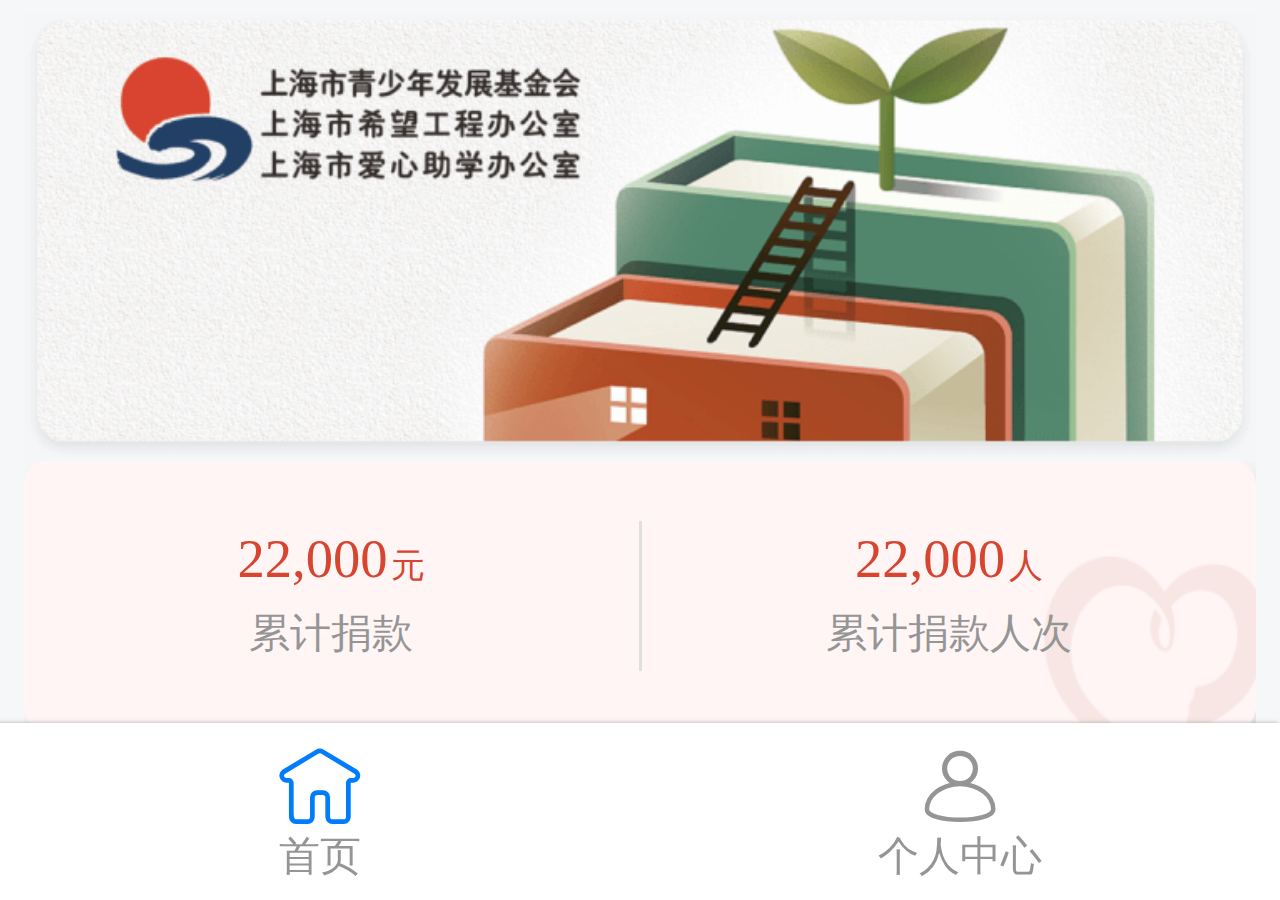
==== commit 4f2925f6: "[fix] 2021/01/21" ====
--- a/index.html
+++ b/index.html
@@ -1,40 +1,151 @@
 <!DOCTYPE html>
 <html lang="en">
-  <head>
+
+<head>
     <!-- 制作人信息 -->
     <!--PM:[xxx] Designer:[xxx] Developer:[] date:2018xxxx-->
     <title>希望工程</title>
-    <meta content="" name="description" />
-    <meta content="" name="keywords" />
-    <meta http-equiv="Content-Type" content="text/html; charset=utf-8" />
-    <meta http-equiv="pragma" content="no-cach" />
-    <meta name="robots" content="all" />
-    <meta http-equiv="x-rim-auto-match" content="none" />
-    <meta name="format-detection" content="telephone=no" />
-    <meta name="format-detection" content="email=no" />
-    <meta name="format-detection" content="address=no" />
-    <meta name="format-detection" content="date=no" />
-    <meta
-      name="viewport"
-      content="width=device-width, user-scalable=no, initial-scale=1.0, maximum-scale=1.0, minimum-scale=1.0"
-    />
-    <link rel="stylesheet" href="css/reset.min.css" />
-    <link rel="stylesheet" href="css/style.css" />
+    <meta content="" name="description">
+    <meta content="" name="keywords">
+    <meta http-equiv="Content-Type" content="text/html; charset=utf-8">
+    <meta http-equiv="pragma" content="no-cach">
+    <meta name="robots" content="all">
+    <meta http-equiv="x-rim-auto-match" content="none">
+    <meta name="format-detection" content="telephone=no">
+    <meta name="format-detection" content="email=no">
+    <meta name="format-detection" content="address=no">
+    <meta name="format-detection" content="date=no">
+    <meta name="viewport"
+        content="width=device-width, user-scalable=no, initial-scale=1.0, maximum-scale=1.0, minimum-scale=1.0">
+    <link rel="stylesheet" href="css/reset.min.css">
+    <link rel="stylesheet" href="./font/iconfont.css">
+    <link rel="stylesheet" href="css/style.css">
     <script type="text/javascript" src="js/main.js"></script>
-  </head>
+</head>
 
-  <body>
+<body>
     <div class="loading" id="loading">
-      <div class="loadbox">
-        <div class="loadtext">loading</div>
-        <div class="circle1"></div>
-        <div class="circle2"></div>
-      </div>
+        <div class="loadbox">
+            <div class="loadtext">loading</div>
+            <div class="circle1"></div>
+            <div class="circle2"></div>
+        </div>
     </div>
 
     <div class="page-L swiper-no-swiping p814 bbox" id="page1">
-      <img src="./images/slogn.png" alt="" srcset="" />
-      <a href="./list.html"></a>
+        <div class="banner">
+            <img src="./images/page1-banner.png" alt="" srcset="">
+        </div>
+        <div class="cumulative">
+            <div>
+                <p>22,000<span>元</span></p>
+                <p>累计捐款</p>
+            </div>
+            <div>
+                <p>22,000<span>人</span></p>
+                <p>累计捐款人次</p>
+            </div>
+        </div>
+
+        <div class="list">
+            <div class="tabs">
+                <a href="" class="active">项目分类一</a>
+                <a href="">项目分类二</a>
+            </div>
+            <a href="./introduce.html" class="item">
+                <img src="./images/page1-item.png" alt="" srcset="">
+                <div>
+                    <h2>春雷计划</h2>
+                    <div class="progress">
+                        <img src="./images/yes.png" alt="" srcset="">
+                        <div class="progress-pipe" data-value="50%">
+                            <div class="progress-bar" style="width: 50%;"></div>
+                        </div>
+                    </div>
+                    <div class="m-box">
+                        <div>
+                            <p>22,000<span>元</span></p>
+                            <p>目标</p>
+                        </div>
+                        <div>
+                            <p>22,000<span>元</span></p>
+                            <p>已筹款</p>
+                        </div>
+                        <div>
+                            <p>22,000<span>人</span></p>
+                            <p>捐款人次</p>
+                        </div>
+                    </div>
+                </div>
+            </a>
+            <a href="./introduce.html" class="item">
+                <img src="./images/page1-item.png" alt="" srcset="">
+                <div>
+                    <h2>为孩子们的“悦”读角捐赠</h2>
+                    <div class="progress">
+                        <img src="./images/yes.png" alt="" srcset="">
+                        <div class="progress-pipe" data-value="50%">
+                            <div class="progress-bar" style="width: 50%;"></div>
+                        </div>
+                    </div>
+                    <div class="m-box">
+                        <div>
+                            <p>22,000<span>元</span></p>
+                            <p>目标</p>
+                        </div>
+                        <div>
+                            <p>22,000<span>元</span></p>
+                            <p>已筹款</p>
+                        </div>
+                        <div>
+                            <p>22,000<span>人</span></p>
+                            <p>捐款人次</p>
+                        </div>
+                    </div>
+                </div>
+            </a>
+            <a href="./introduce.html" class="item">
+                <img src="./images/page1-item.png" alt="" srcset="">
+                <div>
+                    <h2>为孩子们的“悦”读角捐赠一本书</h2>
+                    <div class="progress">
+                        <img src="./images/yes.png" alt="" srcset="">
+                        <div class="progress-pipe" data-value="50%">
+                            <div class="progress-bar" style="width: 50%;"></div>
+                        </div>
+                    </div>
+                    <div class="m-box">
+                        <div>
+                            <p>22,000<span>元</span></p>
+                            <p>目标</p>
+                        </div>
+                        <div>
+                            <p>22,000<span>元</span></p>
+                            <p>已筹款</p>
+                        </div>
+                        <div>
+                            <p>22,000<span>人</span></p>
+                            <p>捐款人次</p>
+                        </div>
+                    </div>
+                </div>
+            </a>
+        </div>
     </div>
-  </body>
-</html>
+
+    <div class="bottom-menu">
+
+        <a href="./index.html" class="active">
+            <span class="icon iconfont">&#xe61f;</span>
+            <div class="name">首页</div>
+        </a>
+
+        <a href="./index.html">
+            <span class="icon iconfont">&#xe6e9;</span>
+            <div class="name">个人中心</div>
+        </a>
+    </div>
+
+</body>
+
+</html>--- a/font/iconfont.css
+++ b/font/iconfont.css
@@ -0,0 +1,25 @@
+@font-face {font-family: "iconfont";
+  src: url('iconfont.eot?t=1611240248480'); /* IE9 */
+  src: url('iconfont.eot?t=1611240248480#iefix') format('embedded-opentype'), /* IE6-IE8 */
+  url('[data-uri]') format('woff2'),
+  url('iconfont.woff?t=1611240248480') format('woff'),
+  url('iconfont.ttf?t=1611240248480') format('truetype'), /* chrome, firefox, opera, Safari, Android, iOS 4.2+ */
+  url('iconfont.svg?t=1611240248480#iconfont') format('svg'); /* iOS 4.1- */
+}
+
+.iconfont {
+  font-family: "iconfont" !important;
+  font-size: 16px;
+  font-style: normal;
+  -webkit-font-smoothing: antialiased;
+  -moz-osx-font-smoothing: grayscale;
+}
+
+.icon-ziyuan:before {
+  content: "\e61f";
+}
+
+.icon-gerenzhongxin:before {
+  content: "\e6e9";
+}
+
--- a/css/style.css
+++ b/css/style.css
@@ -83,220 +83,178 @@
 .p814 {
   padding: 0.25rem 0.4375rem;
 }
+.bottom-menu {
+  position: absolute;
+  left: 0;
+  bottom: 0;
+  width: 100%;
+  height: 3.25rem;
+  background: #FFFFFF;
+  box-shadow: -2px 0px 4px 0px rgba(95, 95, 95, 0.5);
+  overflow: hidden;
+  display: flex;
+  justify-content: center;
+  text-align: center;
+}
+.bottom-menu > a {
+  flex: 1;
+  font-size: .75rem;
+  font-family: PingFangSC-Regular, PingFang SC;
+  font-weight: 400;
+  color: #959595;
+  line-height: .75rem;
+  display: flex;
+  flex-direction: column;
+  align-items: center;
+  justify-content: center;
+}
+.bottom-menu > a > span {
+  font-size: 1.5rem;
+  line-height: 1.5rem;
+  margin-bottom: .15625rem;
+}
+.bottom-menu > a.active > span {
+  color: #017dfb;
+}
 #page1 {
-  background: url(../images/bg1.png) no-repeat;
-  background-size: 100% 100%;
-}
-#page1 > img {
-  width: 12.75rem;
-  height: 6.9375rem;
-  top: 15%;
-  position: absolute;
-  left: 50%;
-  transform: translate(-50%, 0);
-}
-#page1 > a {
-  display: block;
-  width: 18rem;
-  height: 4.5rem;
-  background: url(../images/a.png) no-repeat;
-  background-size: 100% 100%;
-  bottom: 15%;
-  position: absolute;
-  left: 50%;
-  transform: translate(-40%, 0);
-}
-#listPage {
-  box-sizing: border-box;
   background: #f5f7f9;
   background-size: 100% 100%;
-  width: 100%;
-  padding: 0 0.375rem;
-}
-#listPage > .banner {
-  background: url(../images/page1-banner.png) no-repeat;
-  background-size: 100% 100%;
-  width: 100%;
-  height: 7.875rem;
-}
-#listPage > .tabs {
+  padding-bottom: 3.25rem;
+  box-sizing: border-box;
+}
+#page1 > .banner {
+  width: 100%;
+  height: auto;
+}
+#page1 > .banner > img {
+  width: 100%;
+  height: auto;
+}
+#page1 .cumulative {
+  width: 100%;
+  height: 4.9375rem;
   background: url(../images/page1-box.png) no-repeat;
   background-size: 100% 100%;
-  width: 100%;
-  height: 4.9375rem;
-  display: flex;
-  align-items: center;
-  justify-content: space-around;
+  display: flex;
+  justify-content: center;
+  align-items: center;
+  margin: 0 0 0.3125rem;
+}
+#page1 .cumulative > div {
   text-align: center;
-  position: relative;
-  margin: 0.1563rem 0 0.5rem;
-  box-shadow: 0.125rem -0.125rem 0.25rem 0rem rgba(205, 205, 205, 0.5);
-}
-#listPage > .tabs::before {
-  content: '';
-  display: block;
-  position: absolute;
-  width: 0.0625rem;
-  height: 2.125rem;
-  background: #dfdfdf;
-  border-radius: 0.0313rem;
-}
-#listPage > .tabs > div {
-  padding-left: 2.0625rem;
-  background: url(../images/weiwancheng.png) no-repeat;
-  background-size: 1.4375rem 1.625rem;
-  background-position: 0 50%;
-}
-#listPage > .tabs > div > p:nth-child(1) {
+  flex: 1;
+}
+#page1 .cumulative > div:nth-child(1) {
+  border-right: 0.0625rem solid #dfdfdf;
+}
+#page1 .cumulative > div > p:nth-child(1) {
+  height: 1.375rem;
   font-size: 1rem;
   font-family: PingFangSC-Medium, PingFang SC;
   font-weight: 500;
   color: #d74430;
   line-height: 1.375rem;
 }
-#listPage > .tabs > div > p:nth-child(1) > span {
+#page1 .cumulative > div > p:nth-child(1) > span {
   font-size: 0.625rem;
-}
-#listPage > .tabs > div > p:nth-child(2) {
+  margin-left: 0.0625rem;
+}
+#page1 .cumulative > div > p:nth-child(2) {
+  height: 1.375rem;
   font-size: 0.75rem;
   font-family: PingFangSC-Regular, PingFang SC;
   font-weight: 400;
   color: #959595;
   line-height: 1.375rem;
 }
-#listPage > .tabs > div:nth-child(2) {
-  background: url(../images/yiwancheng.png) no-repeat;
-  background-size: 1.4375rem 1.625rem;
-  background-position: 0 50%;
-}
-#listPage > .tabs.listed-tabs > div:nth-child(1) {
-  background-image: url(../images/weiwanchenged.png);
-}
-#listPage > .tabs.listed-tabs > div:nth-child(2) {
-  background-image: url(../images/yiwanchenged.png);
-}
-#listPage > .box {
-  width: 100%;
+#page1 .list {
+  width: 22.5625rem;
+  height: auto;
   background: #ffffff;
   box-shadow: 0.125rem -0.125rem 0.25rem 0rem rgba(205, 205, 205, 0.5);
   border-radius: 0.375rem;
-  overflow: hidden;
-  box-sizing: border-box;
-}
-#listPage > .box > .select-box {
-  width: 100%;
-  height: 2.5625rem;
-  background: #f5f9fa;
-  display: flex;
-  align-items: center;
-}
-#listPage > .box > .select-box > div {
-  width: 0.0625rem;
-  height: 0.5625rem;
-  background: #c8c8c8;
-  margin: 0 0.625rem;
-}
-#listPage > .box > ul {
-  width: 100%;
-  padding: 0.5rem;
-  box-sizing: border-box;
-}
-#listPage > .box > ul > li {
-  width: 100%;
-  display: flex;
-  margin: 0.5rem 0;
-}
-#listPage > .box > ul > li.notfirst {
-  display: none;
-}
-#listPage > .box > ul > li.loadmore {
-  text-align: center;
-  justify-content: center;
-  font-size: 0.6875rem;
-  font-family: PingFangSC-Regular, PingFang SC;
-  font-weight: 400;
+  box-sizing: border-box;
+  padding: 1.25rem 0.625rem;
+}
+#page1 .list > .tabs {
+  display: flex;
+}
+#page1 .list > .tabs > a {
+  width: auto;
+  height: 1.1875rem;
+  border-radius: .59375rem;
+  display: block;
+  color: #5E5E5E;
+  font-size: .75rem;
+  font-family: PingFangSC-Semibold, PingFang SC;
+  font-weight: 600;
+  line-height: 1.1875rem;
+  padding: 0  0.75rem;
+}
+#page1 .list > .tabs > a.active {
+  background: #E9F3FF;
+  color: #1E518F;
+}
+#page1 .list > .item {
+  display: flex;
+  margin: 1.125rem 0;
+}
+#page1 .list > .item > img {
+  flex: 0 0 6.625rem;
+  height: 6.625rem;
+  margin-right: 0.625rem;
+  border-radius: 0.625rem;
+}
+#page1 .list > .item > div {
+  flex: 1;
+}
+#page1 .list > .item > div h2 {
+  height: 1.375rem;
+  font-size: 0.875rem;
+  font-family: PingFangSC-Medium, PingFang SC;
+  font-weight: 500;
   color: #000000;
   line-height: 1.375rem;
 }
-#listPage > .box > ul > li.loadmore::after {
-  content: '';
-  display: block;
-  width: 0.3125rem;
-  height: 0.3125rem;
-  border-left: 0.0313rem solid #000;
-  border-top: 0.0313rem solid #000;
-  transform: rotate(-135deg);
-  margin-top: 0.3125rem;
-  margin-left: 0.3125rem;
-}
-#listPage > .box > ul > li > div:nth-child(1) {
-  flex: 0 0 4.625rem;
-  text-align: center;
-  font-size: 0.875rem;
-  font-family: PingFangSC-Medium, PingFang SC;
-  font-weight: bold;
-  color: #000000;
-  line-height: 1.375rem;
-  box-sizing: border-box;
-  padding: 0.9375rem 0 0.625rem;
-}
-#listPage > .box > ul > li > div:nth-child(2),
-#listPage > .box > ul > li > a:nth-child(2) {
-  flex: 1;
-  height: 4.5625rem;
+#page1 .list > .item > div .progress {
+  margin: 0.4688rem 0;
+  height: 1.0625rem;
+}
+#page1 .list > .item > div .progress > img {
+  height: 1.625rem;
+  flex: 0 0 1.625rem;
+}
+#page1 .list > .item > div .m-box {
+  width: 100%;
+  height: 3.3125rem;
   background: #f5f9fa;
   border-radius: 0.1875rem;
-  box-sizing: border-box;
-  padding: 0.9375rem 1.375rem 0.625rem;
-}
-#listPage > .box > ul > li > div:nth-child(2) > h3,
-#listPage > .box > ul > li > a:nth-child(2) > h3 {
-  font-size: 0.75rem;
-  font-family: PingFangSC-Regular, PingFang SC;
-  color: #1a1a1a;
-  line-height: 1.375rem;
-}
-#listPage > .box > ul > li > div:nth-child(2) > p,
-#listPage > .box > ul > li > a:nth-child(2) > p {
+  display: flex;
+  justify-content: center;
+  align-items: center;
+}
+#page1 .list > .item > div .m-box > div {
+  flex: 1;
+  text-align: center;
+}
+#page1 .list > .item > div .m-box > div > p:nth-child(1) {
+  height: 1.0625rem;
+  font-size: 0.75rem;
+  font-family: PingFangSC-Medium, PingFang SC;
+  font-weight: 500;
+  color: #d74430;
+  line-height: 1.0625rem;
+}
+#page1 .list > .item > div .m-box > div > p:nth-child(1) > span {
+  font-size: 0.625rem;
+}
+#page1 .list > .item > div .m-box > div > p:nth-child(2) {
+  height: 1.375rem;
   font-size: 0.6875rem;
   font-family: PingFangSC-Regular, PingFang SC;
   font-weight: 400;
   color: #959595;
   line-height: 1.375rem;
-}
-#listPage > .box > ul > li > div:nth-child(2) > p > span,
-#listPage > .box > ul > li > a:nth-child(2) > p > span {
-  font-size: 0.75rem;
-  font-family: PingFangSC-Medium, PingFang SC;
-  font-weight: 500;
-  color: #d74430;
-  line-height: 1.0625rem;
-  padding-left: 0.625rem;
-}
-#listPage > .box > ul > li > div:nth-child(2) > p > span > span,
-#listPage > .box > ul > li > a:nth-child(2) > p > span > span {
-  font-size: 0.625rem;
-}
-#listPage > .box > ul > li.itemed > div:nth-child(2) {
-  background: url(../images/water.png) no-repeat;
-  background-color: #f5f9fa;
-  background-size: 3.125rem auto;
-  background-position: 100% 100%;
-}
-#twon,
-#street {
-  border: none;
-  background: transparent;
-  box-sizing: border-box;
-  padding: 0 0.625rem;
-  margin-right: 0.625rem;
-  height: 1.375rem;
-  font-size: 0.6875rem;
-  font-family: PingFangSC-Regular, PingFang SC;
-  font-weight: 400;
-  color: #5e5e5e;
-  line-height: 1.375rem;
-  outline: none;
 }
 .progress {
   display: flex;
@@ -492,97 +450,36 @@
   line-height: 2.8125rem;
   text-align: center;
 }
-#look {
-  padding: 1.3125rem 1rem;
-  box-sizing: border-box;
-  background: #f0f2f4;
-}
-#look > .mian-box {
-  width: 100%;
-  height: 100%;
-  background: rgba(249, 180, 76, 0.68);
-  border-radius: 0.0625rem;
-  border: 0.0625rem solid #2a2a2a;
-  box-sizing: border-box;
-  padding: 0.9375rem 0.75rem;
-}
-#look > .mian-box > .title-box {
-  height: 6.5625rem;
-  background: #ffffff;
-  border-radius: 0.0625rem;
-  border: 0.0625rem solid #2a2a2a;
-  padding: 1.375rem 1.0625rem;
-  box-sizing: border-box;
-  font-size: 0.875rem;
-  font-family: PingFangSC-Medium, PingFang SC;
-  font-weight: 500;
-  color: #000000;
-  line-height: 1.375rem;
-  background: url(../images/watera.png) no-repeat;
-  background-color: #ffffff;
-  background-size: 3.75rem auto;
-  background-position: 90% 70%;
-}
-#look > .mian-box > .title-box > h3 {
-  margin: 0.3125rem 0;
-}
-#look > .mian-box > .content-box {
-  background: rgba(255, 255, 255, 0.8);
-  border-radius: 0.0625rem;
-  border: 0.0625rem solid #2a2a2a;
-  padding: 1.375rem 1.0625rem;
-  box-sizing: border-box;
-  margin-top: 0.5rem;
-  min-height: calc(100% - 6.875rem);
-}
-#look > .mian-box > .content-box > h3 {
-  font-size: 0.875rem;
-  font-family: PingFangSC-Semibold, PingFang SC;
-  font-weight: 600;
-  color: #1a1a1a;
-  line-height: 1.1875rem;
-}
-#look > .mian-box > .content-box > p {
-  font-size: 0.75rem;
-  font-family: PingFangSC-Regular, PingFang SC;
-  font-weight: 400;
-  color: #1a1a1a;
-  line-height: 1.375rem;
-  margin: 0.8125rem 0 0.5rem;
-}
-#look > .mian-box > .content-box > div {
-  display: flex;
-  justify-content: space-between;
-}
-#look > .mian-box > .content-box > div > div {
-  flex: 0 0 48%;
-}
-#look > .mian-box > .content-box > div > div > img {
-  width: 100%;
-  height: auto;
-}
 #page3 {
   background: #f0f2f4;
 }
 #page3 > .banner-box {
-  height: 7rem;
-  width: 100%;
-  display: flex;
-  justify-content: center;
-  align-items: center;
-}
-#page3 > .banner-box > .content-box {
-  background: url(../images/title.png) no-repeat;
-  background-size: 100% 100%;
-  width: 21.625rem;
-  height: 5.875rem;
-  box-sizing: border-box;
-  padding: 2.6875rem 0 0 1.9375rem;
-  font-size: 0.875rem;
-  font-family: PingFangSC-Semibold, PingFang SC;
-  font-weight: 600;
-  color: #1a1a1a;
-  line-height: 1.1875rem;
+  z-index: 10;
+  position: relative;
+  box-sizing: border-box;
+  padding: 1.1875rem 1.9375rem;
+}
+#page3 > .banner-box > h5 {
+  font-size: 0.875rem;
+  font-family: PingFangSC-Medium, PingFang SC;
+  font-weight: 500;
+  color: #000000;
+  line-height: 0.875rem;
+}
+#page3 > .banner-box > .message {
+  display: flex;
+  justify-content: space-between;
+  height: 0.875rem;
+  font-size: 0.625rem;
+  font-family: PingFangSC-Regular, PingFang SC;
+  font-weight: 400;
+  color: #9d9d9d;
+  line-height: 0.875rem;
+}
+#page3 > .banner-box > img {
+  width: 6.5rem;
+  height: 1.75rem;
+  margin-top: 1.5625rem;
 }
 #page3 .label-text {
   height: 1rem;
@@ -632,38 +529,11 @@
   color: #1e518f;
 }
 #page3 > form {
+  border-radius: 1.3125rem 1.3125rem 0rem 0rem;
   overflow: hidden;
   display: block;
   background-color: #fff;
-  padding: 0.625rem 0 0 0;
-}
-#page3 > form > .showmoney {
-  width: 22.5625rem;
-  height: 4.0625rem;
-  margin: 0 auto;
-  text-align: center;
-  background: url(../images/page1-box.png) no-repeat;
-  background-size: 100% 100%;
-  padding-top: 0.8125rem;
-  box-sizing: border-box;
-}
-#page3 > form > .showmoney > p {
-  font-size: 1.25rem;
-  font-family: PingFangSC-Medium, PingFang SC;
-  font-weight: 700;
-  color: #d74430;
-  line-height: 1.75rem;
-}
-#page3 > form > .showmoney > p > span {
-  font-size: 0.625rem;
-  padding-left: 0.1563rem;
-}
-#page3 > form > .showmoney > div {
-  font-size: 0.75rem;
-  font-family: PingFangSC-Medium, PingFang SC;
-  font-weight: 500;
-  color: #606060;
-  line-height: 1rem;
+  padding: 2rem 0 0 0;
 }
 #page3 .margin20 {
   margin-top: 1.25rem;
@@ -760,6 +630,7 @@
   background-image: url(../images/checkbox-cheched.png);
 }
 #page3 .input-control {
+  background: url(../images/shujia.png) no-repeat;
   background-size: 100% auto;
   background-position: 0 100%;
   padding: 1.125rem 1.5625rem 1.6875rem;
@@ -885,8 +756,97 @@
   border: none;
   color: #ffffff;
 }
+#page4 {
+  box-sizing: border-box;
+}
+#page4 > div {
+  height: 2.75rem;
+  font-size: 1rem;
+  font-family: PingFangSC-Regular, PingFang SC;
+  font-weight: 400;
+  color: #000000;
+  line-height: 2.75rem;
+  text-align: center;
+  box-shadow: 0rem 0.125rem 0.25rem 0rem rgba(133, 133, 133, 0.5);
+  position: relative;
+  text-indent: 0;
+}
+#page4 > div > span {
+  position: absolute;
+  left: 0.9375rem;
+  top: 1.0938rem;
+  width: 0.625rem;
+  height: 0.625rem;
+  border-top: 0.0625rem solid #000;
+  border-left: 0.0625rem solid #000;
+  transform: rotate(-45deg);
+}
+#page4 > p {
+  padding: 0.625rem 1.25rem;
+  text-align: justify;
+}
+#certificate {
+  background: #fffbf4;
+  box-sizing: border-box;
+  padding: 1.25rem;
+}
+#certificate > .logo {
+  width: 100%;
+  height: 1.9375rem;
+}
+#certificate > img {
+  width: 100%;
+  height: auto;
+}
+#certificate > .longan {
+  height: 1.0625rem;
+  font-size: 0.75rem;
+  font-family: PingFangSC-Medium, PingFang SC;
+  font-weight: 500;
+  color: #a9001b;
+  line-height: 1.0625rem;
+  text-align: center;
+  margin: 0.3125rem 0 2.1875rem;
+}
+#certificate > a {
+  width: 8.5rem;
+  height: 1.9375rem;
+  background: #e6432f;
+  border-radius: 1.5625rem;
+  display: block;
+  margin: 0 auto;
+  font-size: 0.75rem;
+  font-family: PingFangSC-Medium, PingFang SC;
+  font-weight: 500;
+  color: #ffffff;
+  line-height: 1.9375rem;
+  text-align: center;
+}
 .error {
   color: #e6432f;
   white-space: nowrap;
   font-size: 0.875rem;
 }
+.loadmore {
+  font-size: 0.6875rem;
+  font-family: PingFangSC-Regular, PingFang SC;
+  font-weight: 400;
+  color: #000000 !important;
+  line-height: 1.375rem;
+  display: flex;
+  justify-content: flex-end !important;
+}
+.loadmore::after {
+  content: "";
+  display: block;
+  width: 0.25rem;
+  height: 0.25rem;
+  border-top: 0.0313rem solid #000;
+  border-left: 0.0313rem solid #000;
+  transform: rotate(-135deg);
+  margin-left: 0.1563rem;
+  margin-top: 0.125rem;
+}
+.noshow {
+  display: none !important;
+}
